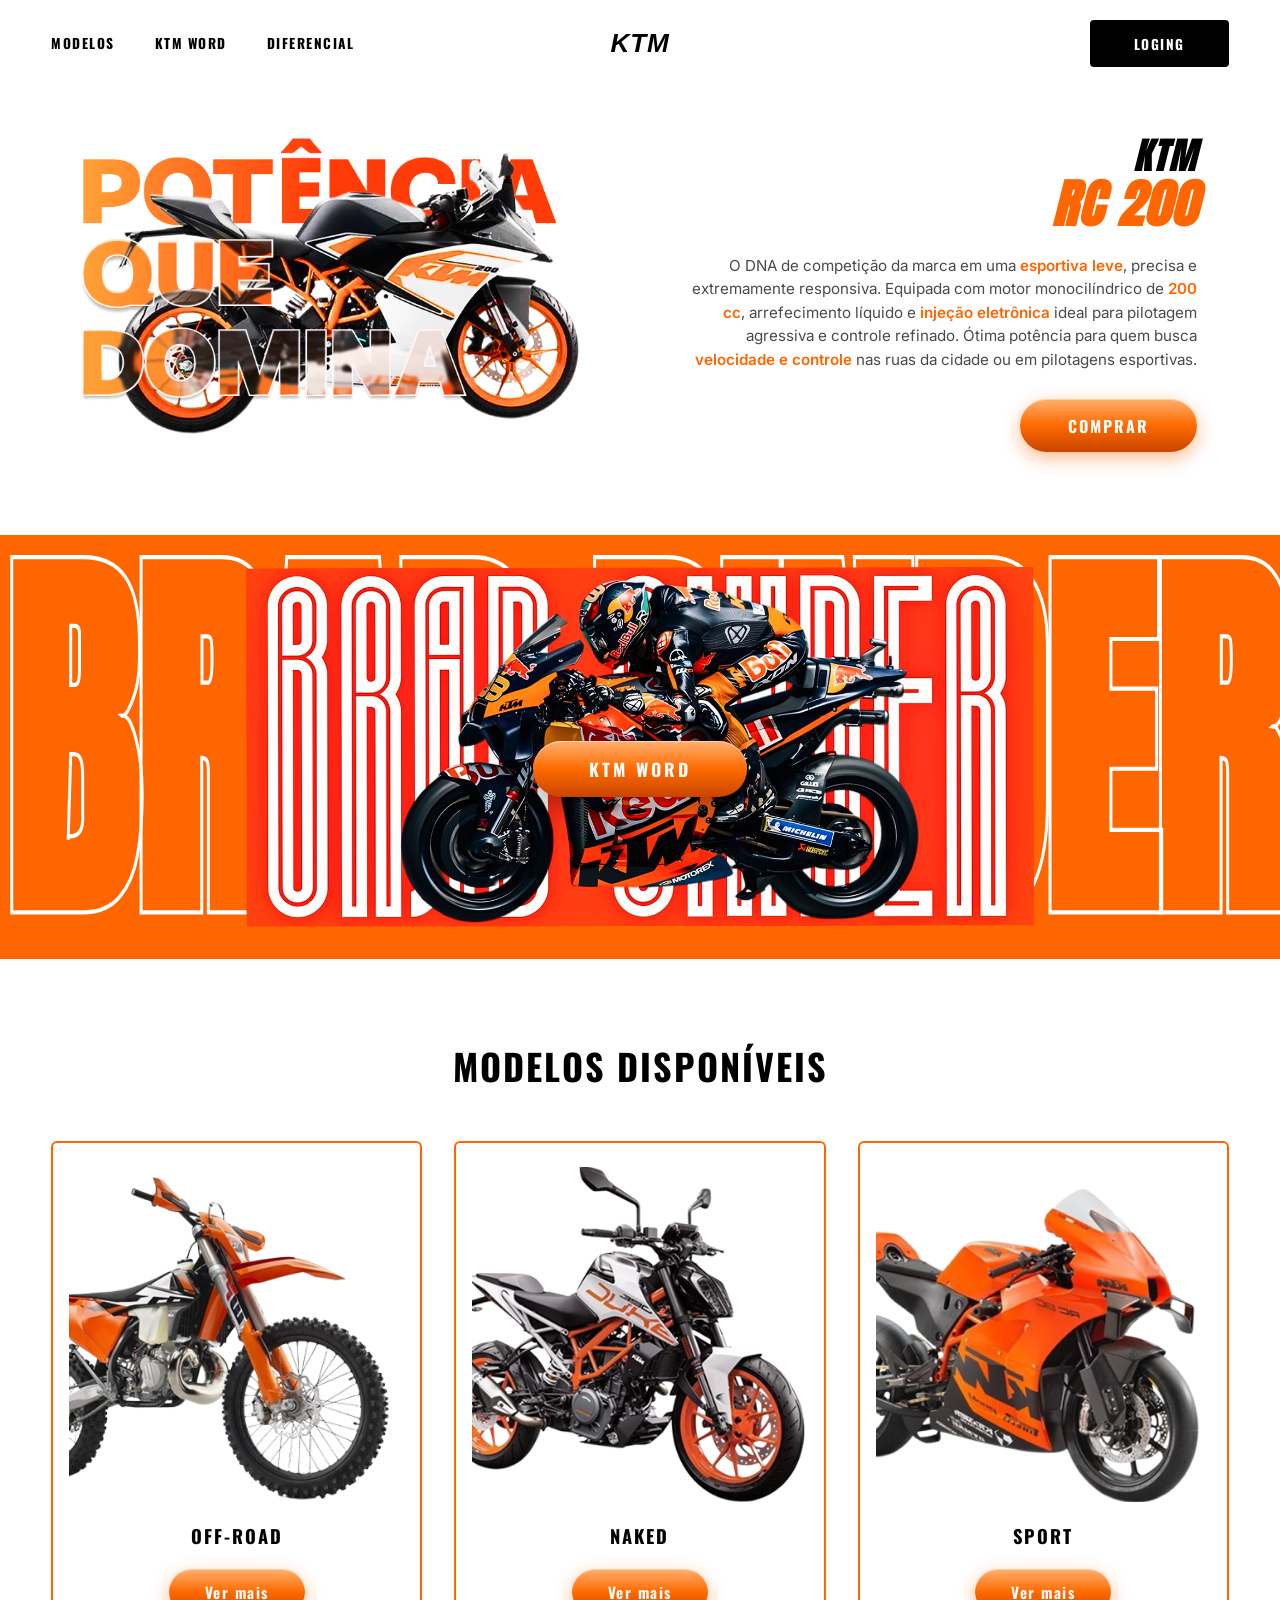
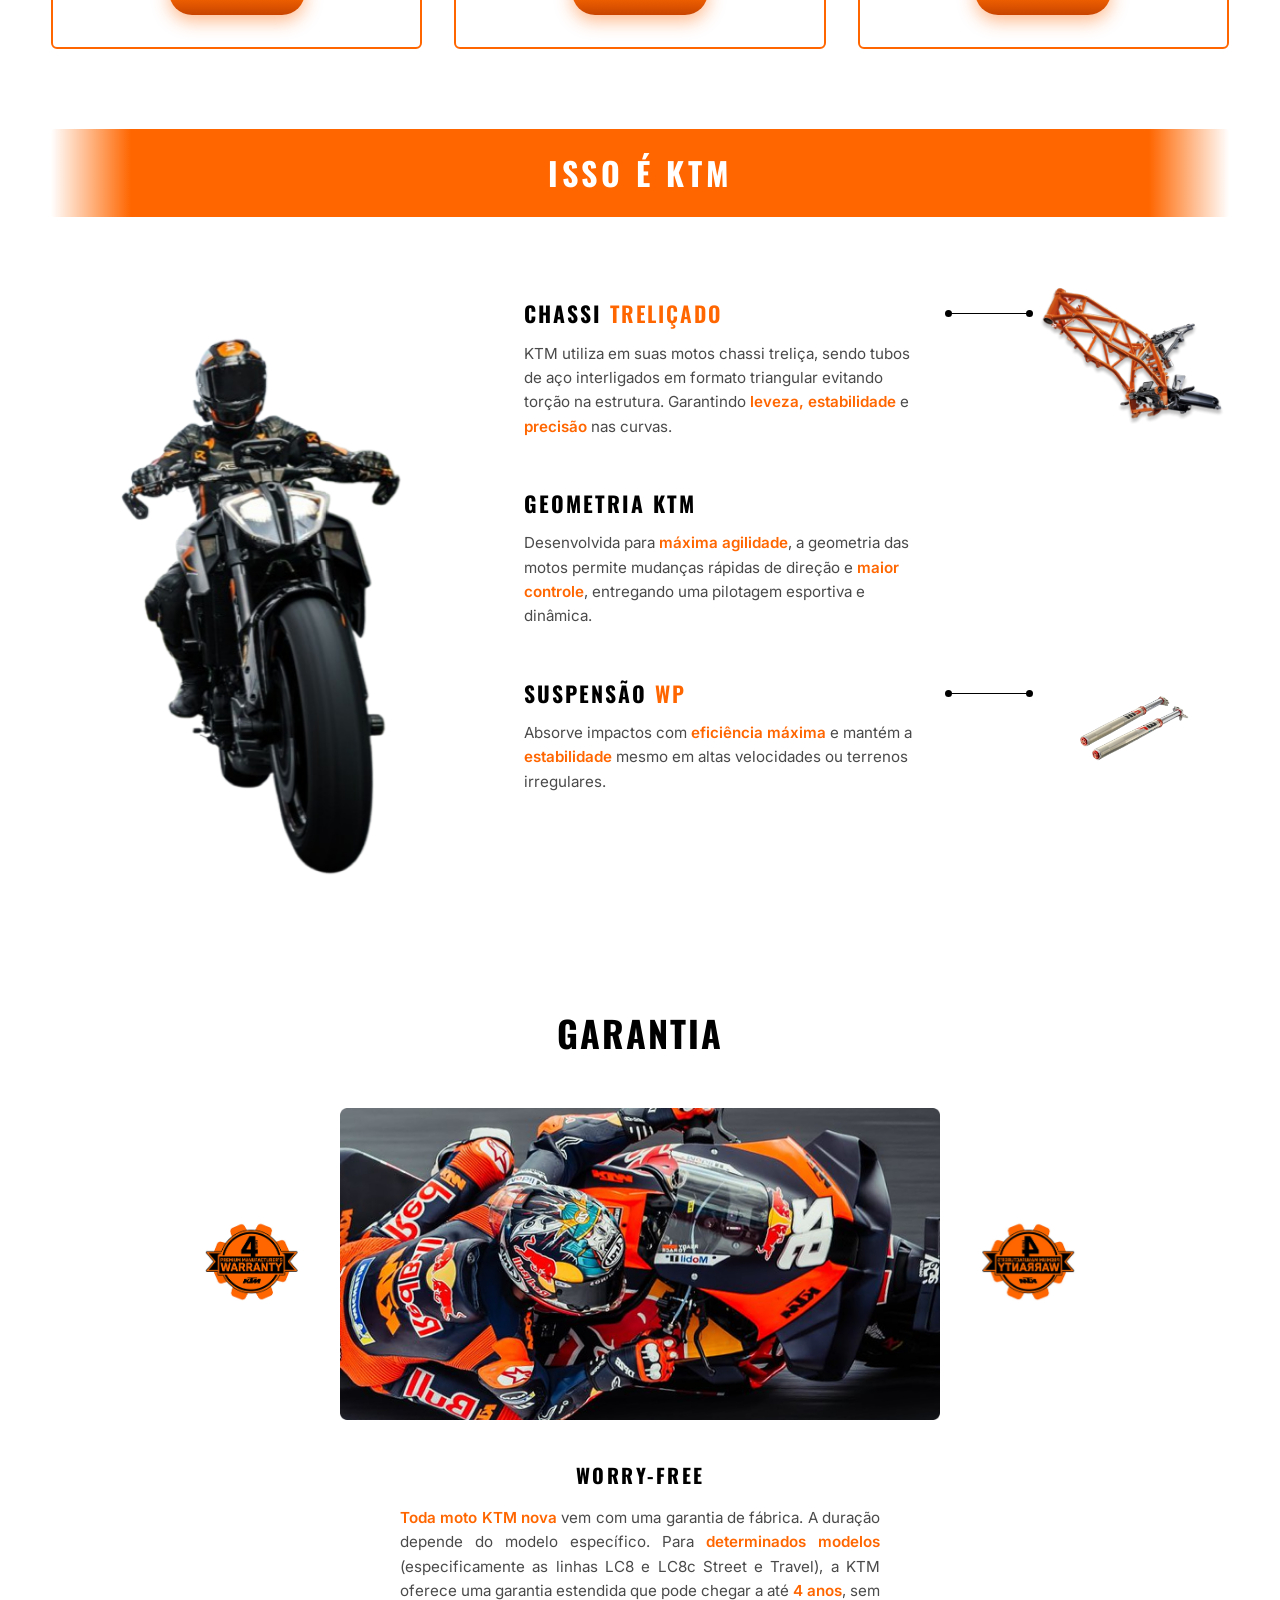
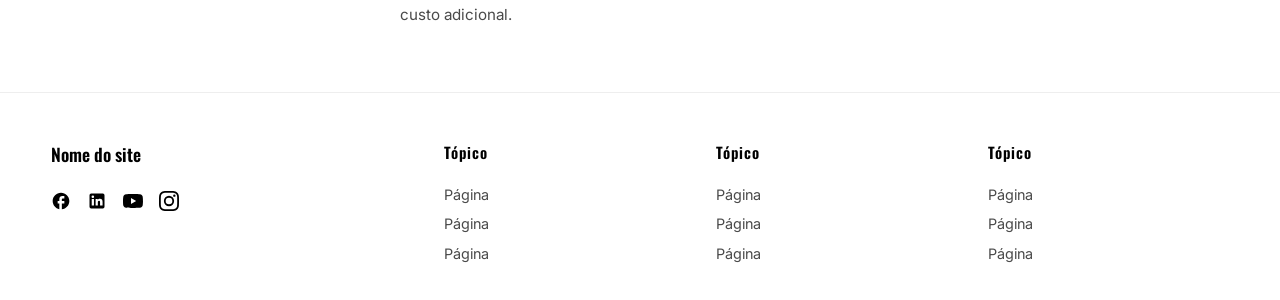
==== front/index.html @ 6a0878a4 "Adds full front for html and css" ====
<!DOCTYPE html>
<html lang="pt-BR">
<head>
    <meta charset="UTF-8">
    <meta name="viewport" content="width=device-width, initial-scale=1.0">
    <title>KTM — Potência que Domina</title>
    <link rel="preconnect" href="https://fonts.googleapis.com">
    <link rel="preconnect" href="https://fonts.gstatic.com" crossorigin>
    <link href="https://fonts.googleapis.com/css2?family=Anton&family=Bebas+Neue&family=Oswald:wght@400;500;600;700&family=Inter:wght@400;500;600;700&display=swap" rel="stylesheet">
    <link rel="stylesheet" href="style.css">
</head>
<body>

    <!-- ============== NAVBAR ============== -->
    <header class="navbar">
        <nav class="nav-left">
            <a href="#modelos">MODELOS</a>
            <a href="#ktm-word">KTM WORD</a>
            <a href="#diferencial">DIFERENCIAL</a>
        </nav>

        <a href="#" class="nav-logo" aria-label="KTM">
            <img src="images/logo-ktm.svg" alt="" width="220" height="70" decoding="async">
        </a>

        <div class="nav-right">
            <button class="btn-login" type="button">LOGING</button>
        </div>
    </header>

    <!-- ============== HERO ============== -->
    <section class="hero">
        <div class="hero-image">
            <img src="images/agrupamento%20moto%20titulo%20inicio.png" alt="KTM RC 200 com texto Potência que Domina">
        </div>
        <div class="hero-text">
            <h1 class="hero-title">
                <span class="hero-brand">KTM</span>
                <span class="hero-model">RC 200</span>
            </h1>
            <p class="hero-desc">
                O DNA de competição da marca em uma <span class="orange">esportiva leve</span>,
                precisa e extremamente responsiva. Equipada com motor monocilíndrico de
                <span class="orange">200 cc</span>, arrefecimento líquido e
                <span class="orange">injeção eletrônica</span> ideal para pilotagem agressiva
                e controle refinado. Ótima potência para quem busca
                <span class="orange">velocidade e controle</span> nas ruas da cidade ou em
                pilotagens esportivas.
            </p>
            <button class="btn-cta" type="button">COMPRAR</button>
        </div>
    </section>

    <!-- ============== BRAD BINDER BANNER ============== -->
    <section class="banner" id="ktm-word">
        <div class="banner-bg-text" aria-hidden="true">
            <span>BRAD BINDER</span>
        </div>
        <img class="banner-rider" src="images/IMAGEM%20BANNER%20PILOTO.png" alt="Brad Binder pilotando uma KTM Red Bull">
        <button class="btn-banner" type="button">KTM WORD</button>
    </section>

    <!-- ============== MODELOS ============== -->
    <section class="models" id="modelos">
        <h2 class="section-title">MODELOS DISPONÍVEIS</h2>

        <div class="model-grid">
            <article class="model-card">
                <div class="model-img">
                    <img src="images/Image%20(2).png" alt="Moto KTM Off-Road">
                </div>
                <h3 class="model-name">OFF-ROAD</h3>
                <button class="btn-cta btn-cta--small" type="button">Ver mais</button>
            </article>

            <article class="model-card">
                <div class="model-img">
                    <img src="images/Image%20(3).png" alt="Moto KTM Naked Duke">
                </div>
                <h3 class="model-name">NAKED</h3>
                <button class="btn-cta btn-cta--small" type="button">Ver mais</button>
            </article>

            <article class="model-card">
                <div class="model-img">
                    <img src="images/Image%20(4).png" alt="Moto KTM Sport RC">
                </div>
                <h3 class="model-name">SPORT</h3>
                <button class="btn-cta btn-cta--small" type="button">Ver mais</button>
            </article>
        </div>
    </section>

    <!-- ============== ISSO É KTM ============== -->
    <section class="ktm-essence" id="diferencial">
        <div class="essence-banner">
            <h2>ISSO É KTM</h2>
        </div>

        <div class="essence-content">
            <div class="essence-rider">
                <img src="images/Piloto%20imagem%20aba%20(isso%20%C3%A9%20ktm).png" alt="Piloto KTM em moto naked">
            </div>

            <div class="essence-features">

                <article class="feature">
                    <h3 class="feature-title">CHASSI <span class="orange">TRELIÇADO</span></h3>
                    <p>
                        KTM utiliza em suas motos chassi treliça, sendo tubos de aço
                        interligados em formato triangular evitando torção na estrutura.
                        Garantindo <span class="orange">leveza, estabilidade</span> e
                        <span class="orange">precisão</span> nas curvas.
                    </p>
                    <div class="feature-line feature-line--right" aria-hidden="true"></div>
                    <div class="feature-img feature-img--chassi">
                        <img src="images/Chassi%20treli%C3%A7a%20(isso%20%C3%A9%20ktm).png" alt="Chassi treliçado KTM">
                    </div>
                </article>

                <article class="feature">
                    <h3 class="feature-title">GEOMETRIA <span>KTM</span></h3>
                    <p>
                        Desenvolvida para <span class="orange">máxima agilidade</span>, a
                        geometria das motos permite mudanças rápidas de direção e
                        <span class="orange">maior controle</span>, entregando uma pilotagem
                        esportiva e dinâmica.
                    </p>
                </article>

                <article class="feature">
                    <h3 class="feature-title">SUSPENSÃO <span class="orange">WP</span></h3>
                    <p>
                        Absorve impactos com <span class="orange">eficiência máxima</span> e
                        mantém a <span class="orange">estabilidade</span> mesmo em altas
                        velocidades ou terrenos irregulares.
                    </p>
                    <div class="feature-line feature-line--right" aria-hidden="true"></div>
                    <div class="feature-img feature-img--suspensao">
                        <img src="images/Suspens%C3%A3o%20WP%20(isso%20%C3%A9%20ktm).png" alt="Suspensão WP KTM">
                    </div>
                </article>

            </div>
        </div>
    </section>

    <!-- ============== GARANTIA ============== -->
    <section class="warranty">
        <h2 class="section-title">GARANTIA</h2>

        <div class="warranty-row">
            <img class="warranty-badge warranty-badge--left" src="images/selo%20garantia%204%20anos%20png%20direita.png" alt="Selo 4 anos de garantia">
            <div class="warranty-photo">
                <img src="images/Image%20(5).png" alt="Piloto KTM em pista">
            </div>
            <img class="warranty-badge warranty-badge--right" src="images/selo%20garantia%204%20anos%20png%20direita.png" alt="Selo 4 anos de garantia">
        </div>

        <div class="warranty-info">
            <h3 class="warranty-title">WORRY-FREE</h3>
            <p>
                <span class="orange">Toda moto KTM nova</span> vem com uma garantia de
                fábrica. A duração depende do modelo específico. Para
                <span class="orange">determinados modelos</span> (especificamente as linhas
                LC8 e LC8c Street e Travel), a KTM oferece uma garantia estendida que pode
                chegar a até <span class="orange">4 anos</span>, sem custo adicional.
            </p>
        </div>
    </section>

    <!-- ============== FOOTER ============== -->
    <footer class="footer">
        <div class="footer-grid">
            <div class="footer-brand">
                <h4>Nome do site</h4>
                <div class="footer-socials" aria-label="Redes sociais">
                    <a href="#" aria-label="Facebook">
                        <img src="images/icon-facebook.svg" alt="" width="20" height="20" decoding="async">
                    </a>
                    <a href="#" aria-label="LinkedIn">
                        <img src="images/icon-linkedin.svg" alt="" width="20" height="20" decoding="async">
                    </a>
                    <a href="#" aria-label="YouTube">
                        <img src="images/icon-youtube.svg" alt="" width="20" height="20" decoding="async">
                    </a>
                    <a href="#" aria-label="Instagram">
                        <img src="images/icon-instagram.svg" alt="" width="20" height="20" decoding="async">
                    </a>
                </div>
            </div>

            <div class="footer-col">
                <h5>Tópico</h5>
                <a href="#">Página</a>
                <a href="#">Página</a>
                <a href="#">Página</a>
            </div>
            <div class="footer-col">
                <h5>Tópico</h5>
                <a href="#">Página</a>
                <a href="#">Página</a>
                <a href="#">Página</a>
            </div>
            <div class="footer-col">
                <h5>Tópico</h5>
                <a href="#">Página</a>
                <a href="#">Página</a>
                <a href="#">Página</a>
            </div>
        </div>
    </footer>

</body>
</html>
---- front/style.css ----
/* =============================================================
   KTM LANDING PAGE — style.css
   ============================================================= */

/* ---------- RESET ---------- */
* {
    margin: 0;
    padding: 0;
    box-sizing: border-box;
}

html {
    scroll-behavior: smooth;
}

body {
    font-family: 'Inter', sans-serif;
    color: #1a1a1a;
    background: #fff;
    line-height: 1.5;
    overflow-x: hidden;
}

img {
    max-width: 100%;
    display: block;
}

button {
    font-family: inherit;
    border: none;
    cursor: pointer;
}

a {
    text-decoration: none;
    color: inherit;
}

/* ---------- DESIGN TOKENS ---------- */
:root {
    --orange: #FF6600;
    --orange-light: #FF8A33;
    --orange-deep: #E55400;
    --black: #000000;
    --grey-text: #4a4a4a;
    --max-width: 1280px;
    --pad-x: clamp(1rem, 4vw, 4rem);
}

.orange {
    color: var(--orange);
    font-weight: 600;
}

/* =============================================================
   NAVBAR
   ============================================================= */
.navbar {
    display: flex;
    align-items: center;
    justify-content: space-between;
    padding: 1.25rem var(--pad-x);
    background: #fff;
    position: relative;
    z-index: 10;
}

.nav-left {
    display: flex;
    gap: 2.5rem;
    flex: 1;
}

.nav-left a {
    font-family: 'Oswald', sans-serif;
    font-weight: 700;
    font-size: 0.85rem;
    letter-spacing: 1.5px;
    color: var(--black);
}

.nav-logo {
    flex: 0 0 auto;
    width: 90px;
}

.nav-logo img {
    width: 100%;
    height: auto;
}

.nav-right {
    flex: 1;
    display: flex;
    justify-content: flex-end;
}

.btn-login {
    background: var(--black);
    color: #fff;
    font-family: 'Oswald', sans-serif;
    font-weight: 700;
    font-size: 0.85rem;
    letter-spacing: 1.5px;
    padding: 0.85rem 2.75rem;
    border-radius: 4px;
}

/* =============================================================
   HERO
   ============================================================= */
.hero {
    display: grid;
    grid-template-columns: 1.1fr 1fr;
    align-items: center;
    gap: 2rem;
    max-width: var(--max-width);
    margin: 2rem auto 4rem;
    padding: 0 var(--pad-x);
}

.hero-image img {
    width: 100%;
    height: auto;
    object-fit: contain;
}

.hero-text {
    padding-right: 2rem;
}

.hero-title {
    text-align: right;
    line-height: 1;
    margin-bottom: 1.5rem;
}

.hero-brand {
    display: block;
    font-family: 'Anton', sans-serif;
    font-style: italic;
    font-size: 2.25rem;
    letter-spacing: 2px;
    color: var(--black);
}

.hero-model {
    display: block;
    font-family: 'Anton', sans-serif;
    font-style: italic;
    font-size: 3.25rem;
    letter-spacing: 1px;
    color: var(--orange);
    margin-top: 0.25rem;
}

.hero-desc {
    text-align: right;
    font-size: 0.95rem;
    color: var(--grey-text);
    margin-bottom: 1.75rem;
    line-height: 1.55;
}

.hero-text .btn-cta {
    margin-left: auto;
    display: block;
}

/* =============================================================
   CTA BUTTON (orange gradient pill)
   ============================================================= */
.btn-cta {
    background: linear-gradient(180deg, #FFB070 0%, #FF6A00 50%, #C84500 100%);
    color: #fff;
    font-family: 'Oswald', sans-serif;
    font-weight: 700;
    font-size: 1rem;
    letter-spacing: 2px;
    padding: 0.9rem 3rem;
    border-radius: 999px;
    box-shadow:
        0 6px 18px rgba(255, 102, 0, 0.45),
        inset 0 1px 0 rgba(255, 255, 255, 0.4);
    text-transform: uppercase;
}

.btn-cta--small {
    padding: 0.75rem 2.25rem;
    font-size: 0.95rem;
    letter-spacing: 1.5px;
    text-transform: none;
}

/* =============================================================
   BRAD BINDER BANNER
   ============================================================= */
.banner {
    position: relative;
    background: var(--orange);
    overflow: hidden;
    padding: 2rem 0;
    display: flex;
    align-items: center;
    justify-content: center;
    min-height: 380px;
}

.banner-bg-text {
    position: absolute;
    inset: 0;
    display: flex;
    align-items: center;
    justify-content: center;
    pointer-events: none;
    overflow: hidden;
}

.banner-bg-text span {
    font-family: 'Anton', sans-serif;
    font-size: clamp(8rem, 22vw, 22rem);
    font-weight: 900;
    line-height: 0.85;
    letter-spacing: -0.02em;
    color: transparent;
    -webkit-text-stroke: 3px #fff;
    white-space: nowrap;
    transform: scaleY(1.4);
    transform-origin: center;
}

.banner-rider {
    position: relative;
    z-index: 2;
    max-height: 360px;
    width: auto;
    object-fit: contain;
    mix-blend-mode: normal;
}

.btn-banner {
    position: absolute;
    z-index: 3;
    bottom: 38%;
    left: 50%;
    transform: translateX(-50%);
    background: linear-gradient(180deg, #FFB070 0%, #FF6A00 50%, #C84500 100%);
    color: #fff;
    font-family: 'Oswald', sans-serif;
    font-weight: 700;
    font-size: 1.1rem;
    letter-spacing: 3px;
    padding: 0.95rem 3.5rem;
    border-radius: 999px;
    box-shadow:
        0 10px 30px rgba(0, 0, 0, 0.35),
        inset 0 1px 0 rgba(255, 255, 255, 0.5);
}

/* =============================================================
   MODELOS DISPONÍVEIS
   ============================================================= */
.models {
    max-width: var(--max-width);
    margin: 5rem auto;
    padding: 0 var(--pad-x);
}

.section-title {
    font-family: 'Oswald', sans-serif;
    font-weight: 700;
    font-size: clamp(1.5rem, 3vw, 2.25rem);
    letter-spacing: 2px;
    text-align: center;
    margin-bottom: 3rem;
    color: var(--black);
}

.model-grid {
    display: grid;
    grid-template-columns: repeat(3, 1fr);
    gap: 2rem;
}

.model-card {
    border: 2px solid var(--orange);
    border-radius: 6px;
    padding: 1.5rem 1rem 2rem;
    text-align: center;
    background: #fff;
    display: flex;
    flex-direction: column;
    align-items: center;
    gap: 1.25rem;
}

.model-img {
    width: 100%;
    aspect-ratio: 1 / 1;
    display: flex;
    align-items: center;
    justify-content: center;
    overflow: hidden;
}

.model-img img {
    max-width: 100%;
    max-height: 100%;
    object-fit: contain;
}

.model-name {
    font-family: 'Oswald', sans-serif;
    font-weight: 700;
    font-size: 1.15rem;
    letter-spacing: 2px;
    color: var(--black);
}

/* =============================================================
   ISSO É KTM
   ============================================================= */
.ktm-essence {
    margin-top: 4rem;
}

.essence-banner {
    background: linear-gradient(90deg,
        #fff 0%,
        var(--orange) 8%,
        var(--orange) 92%,
        #fff 100%);
    background: var(--orange);
    padding: 1.25rem 0;
    margin: 0 var(--pad-x);
    border-radius: 4px;
    position: relative;
}

.essence-banner::before,
.essence-banner::after {
    content: "";
    position: absolute;
    top: 0;
    bottom: 0;
    width: 80px;
    pointer-events: none;
}

.essence-banner::before {
    left: 0;
    background: linear-gradient(90deg, #fff, transparent);
}

.essence-banner::after {
    right: 0;
    background: linear-gradient(-90deg, #fff, transparent);
}

.essence-banner h2 {
    text-align: center;
    font-family: 'Oswald', sans-serif;
    font-weight: 700;
    font-size: clamp(1.4rem, 2.5vw, 2rem);
    letter-spacing: 4px;
    color: #fff;
    position: relative;
    z-index: 1;
}

.essence-content {
    display: grid;
    grid-template-columns: 1fr 1.6fr;
    gap: 2rem;
    max-width: var(--max-width);
    margin: 3rem auto;
    padding: 0 var(--pad-x);
    align-items: start;
}

.essence-rider {
    position: sticky;
    top: 2rem;
}

.essence-rider img {
    width: 100%;
    height: auto;
    object-fit: contain;
}

.essence-features {
    display: flex;
    flex-direction: column;
    gap: 3rem;
    padding-top: 2rem;
}

.feature {
    position: relative;
    padding-right: 220px;
}

.feature-title {
    font-family: 'Oswald', sans-serif;
    font-weight: 700;
    font-size: 1.35rem;
    letter-spacing: 2px;
    margin-bottom: 0.75rem;
    color: var(--black);
}

.feature p {
    font-size: 0.95rem;
    color: var(--grey-text);
    line-height: 1.6;
    max-width: 400px;
}

.feature-line {
    position: absolute;
    top: 1rem;
    right: 200px;
    width: 80px;
    height: 1px;
    background: var(--black);
}

.feature-line::before {
    content: "";
    position: absolute;
    left: -4px;
    top: -3px;
    width: 7px;
    height: 7px;
    border-radius: 50%;
    background: var(--black);
}

.feature-line::after {
    content: "";
    position: absolute;
    right: -4px;
    top: -3px;
    width: 7px;
    height: 7px;
    border-radius: 50%;
    background: var(--black);
}

.feature-img {
    position: absolute;
    top: -1rem;
    right: 0;
    width: 200px;
    height: auto;
}

.feature-img img {
    width: 100%;
    height: auto;
    object-fit: contain;
}

.feature-img--suspensao {
    width: 130px;
    right: 30px;
}

/* =============================================================
   GARANTIA
   ============================================================= */
.warranty {
    max-width: var(--max-width);
    margin: 5rem auto 4rem;
    padding: 0 var(--pad-x);
}

.warranty-row {
    display: flex;
    align-items: center;
    justify-content: center;
    gap: 1.5rem;
    margin-bottom: 2.5rem;
}

.warranty-badge {
    width: 130px;
    height: auto;
    flex: 0 0 auto;
}

.warranty-badge--right {
    transform: scaleX(-1);
}

.warranty-photo {
    flex: 1;
    max-width: 600px;
}

.warranty-photo img {
    width: 100%;
    height: auto;
    border-radius: 4px;
    object-fit: cover;
}

.warranty-info {
    max-width: 480px;
    margin: 0 auto;
    text-align: center;
}

.warranty-title {
    font-family: 'Oswald', sans-serif;
    font-weight: 700;
    font-size: 1.25rem;
    letter-spacing: 2.5px;
    margin-bottom: 1rem;
    color: var(--black);
}

.warranty-info p {
    font-size: 0.95rem;
    color: var(--grey-text);
    line-height: 1.6;
    text-align: justify;
}

/* =============================================================
   FOOTER
   ============================================================= */
.footer {
    background: #fff;
    border-top: 1px solid #eee;
    padding: 3rem var(--pad-x) 2rem;
}

.footer-grid {
    max-width: var(--max-width);
    margin: 0 auto;
    display: grid;
    grid-template-columns: 1.5fr 1fr 1fr 1fr;
    gap: 2rem;
    align-items: start;
}

.footer-brand h4 {
    font-family: 'Oswald', sans-serif;
    font-weight: 600;
    font-size: 1.1rem;
    margin-bottom: 1.5rem;
    color: var(--black);
}

.footer-socials {
    display: flex;
    gap: 1rem;
    color: var(--black);
}

.footer-socials a {
    display: inline-flex;
    transition: filter 0.2s;
}

.footer-socials a:hover img {
    filter: brightness(0) saturate(100%) invert(42%) sepia(98%) saturate(2654%) hue-rotate(1deg) brightness(101%) contrast(101%);
}

.footer-col h5 {
    font-family: 'Oswald', sans-serif;
    font-weight: 600;
    font-size: 0.95rem;
    margin-bottom: 1rem;
    color: var(--black);
    letter-spacing: 1px;
}

.footer-col a {
    display: block;
    font-size: 0.9rem;
    color: var(--grey-text);
    padding: 0.25rem 0;
}

/* =============================================================
   RESPONSIVE
   ============================================================= */
@media (max-width: 960px) {
    .hero {
        grid-template-columns: 1fr;
        text-align: center;
    }

    .hero-text {
        padding-right: 0;
    }

    .hero-title,
    .hero-desc {
        text-align: center;
    }

    .hero-text .btn-cta {
        margin: 0 auto;
    }

    .model-grid {
        grid-template-columns: 1fr;
    }

    .essence-content {
        grid-template-columns: 1fr;
    }

    .essence-rider {
        position: static;
        max-width: 320px;
        margin: 0 auto;
    }

    .feature {
        padding-right: 0;
    }

    .feature-img {
        position: static;
        width: 60%;
        margin: 1rem 0;
    }

    .feature-line {
        display: none;
    }

    .warranty-row {
        flex-wrap: wrap;
    }

    .warranty-badge {
        width: 90px;
    }

    .footer-grid {
        grid-template-columns: 1fr 1fr;
    }
}

@media (max-width: 600px) {
    .navbar {
        flex-wrap: wrap;
        gap: 1rem;
    }

    .nav-left {
        order: 3;
        flex: 1 1 100%;
        justify-content: center;
        gap: 1.25rem;
    }

    .nav-left a {
        font-size: 0.75rem;
    }

    .btn-login {
        padding: 0.7rem 1.75rem;
    }

    .footer-grid {
        grid-template-columns: 1fr;
    }
}
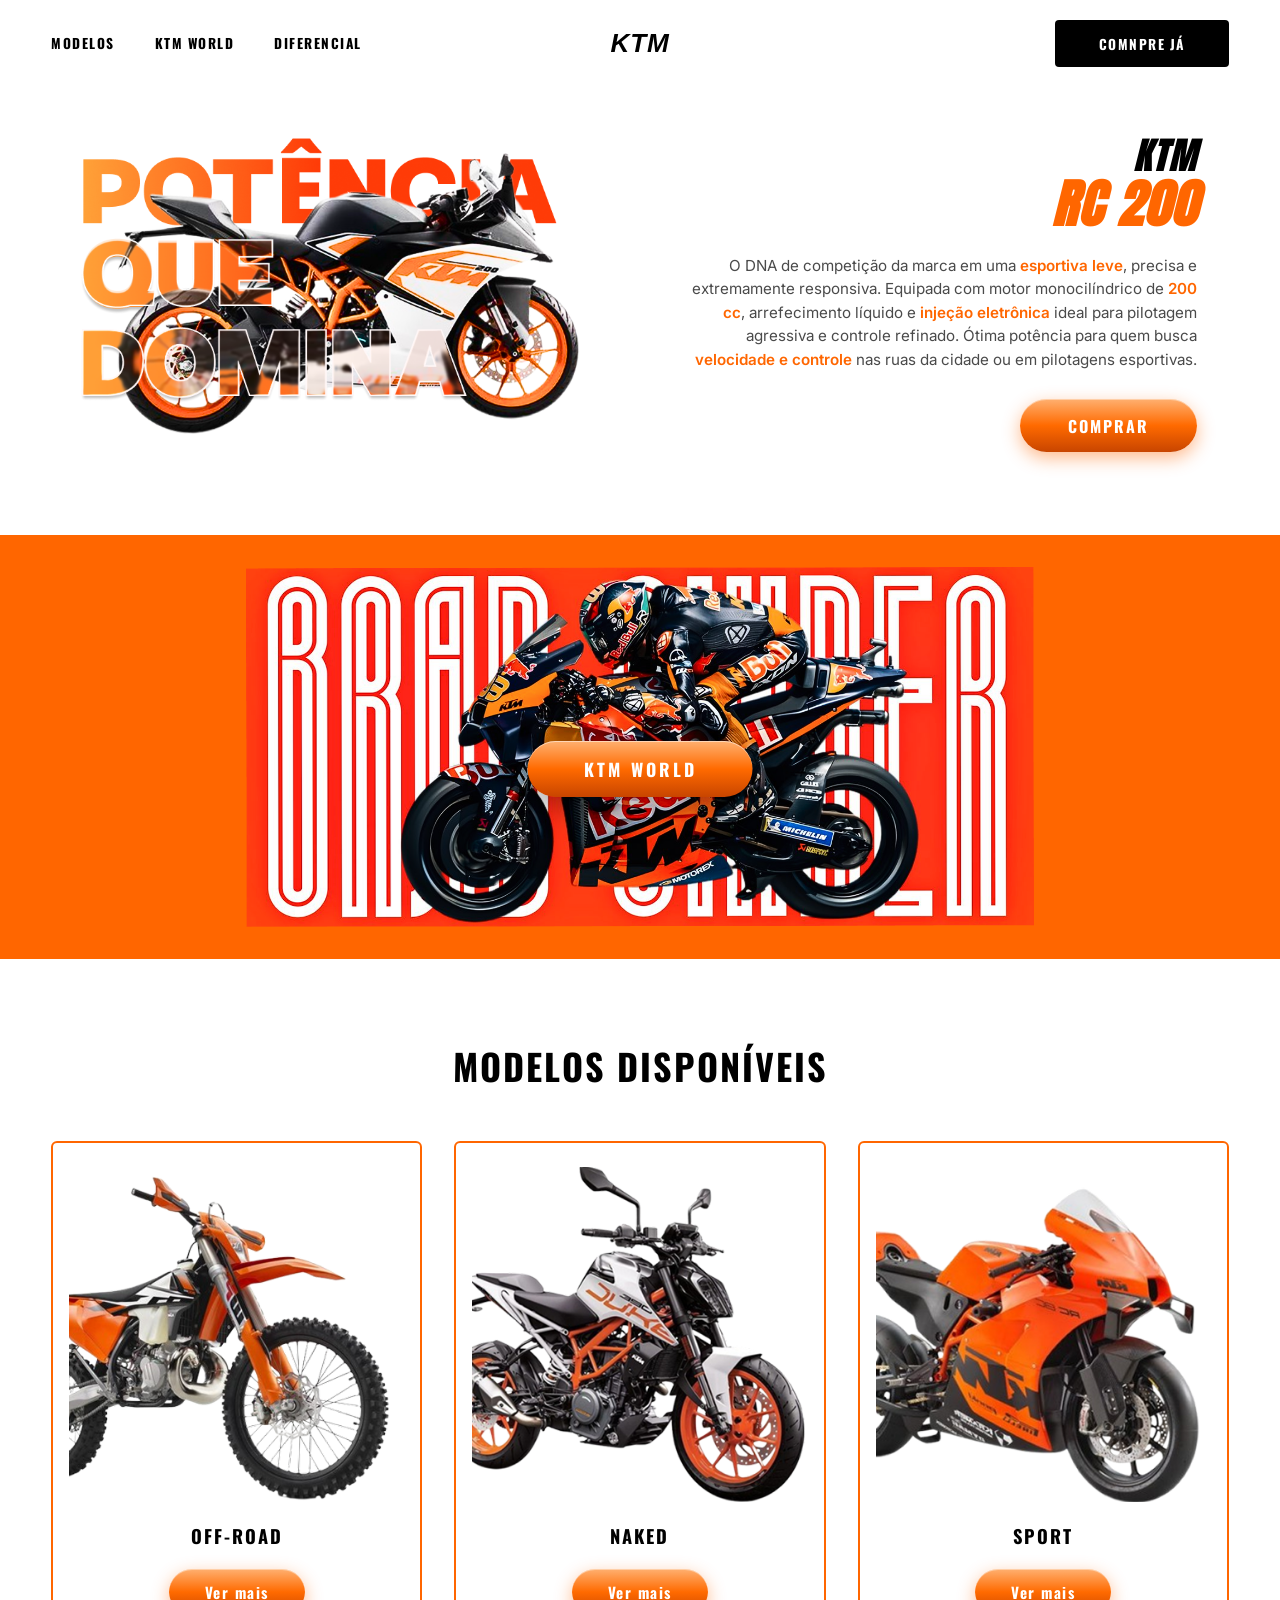
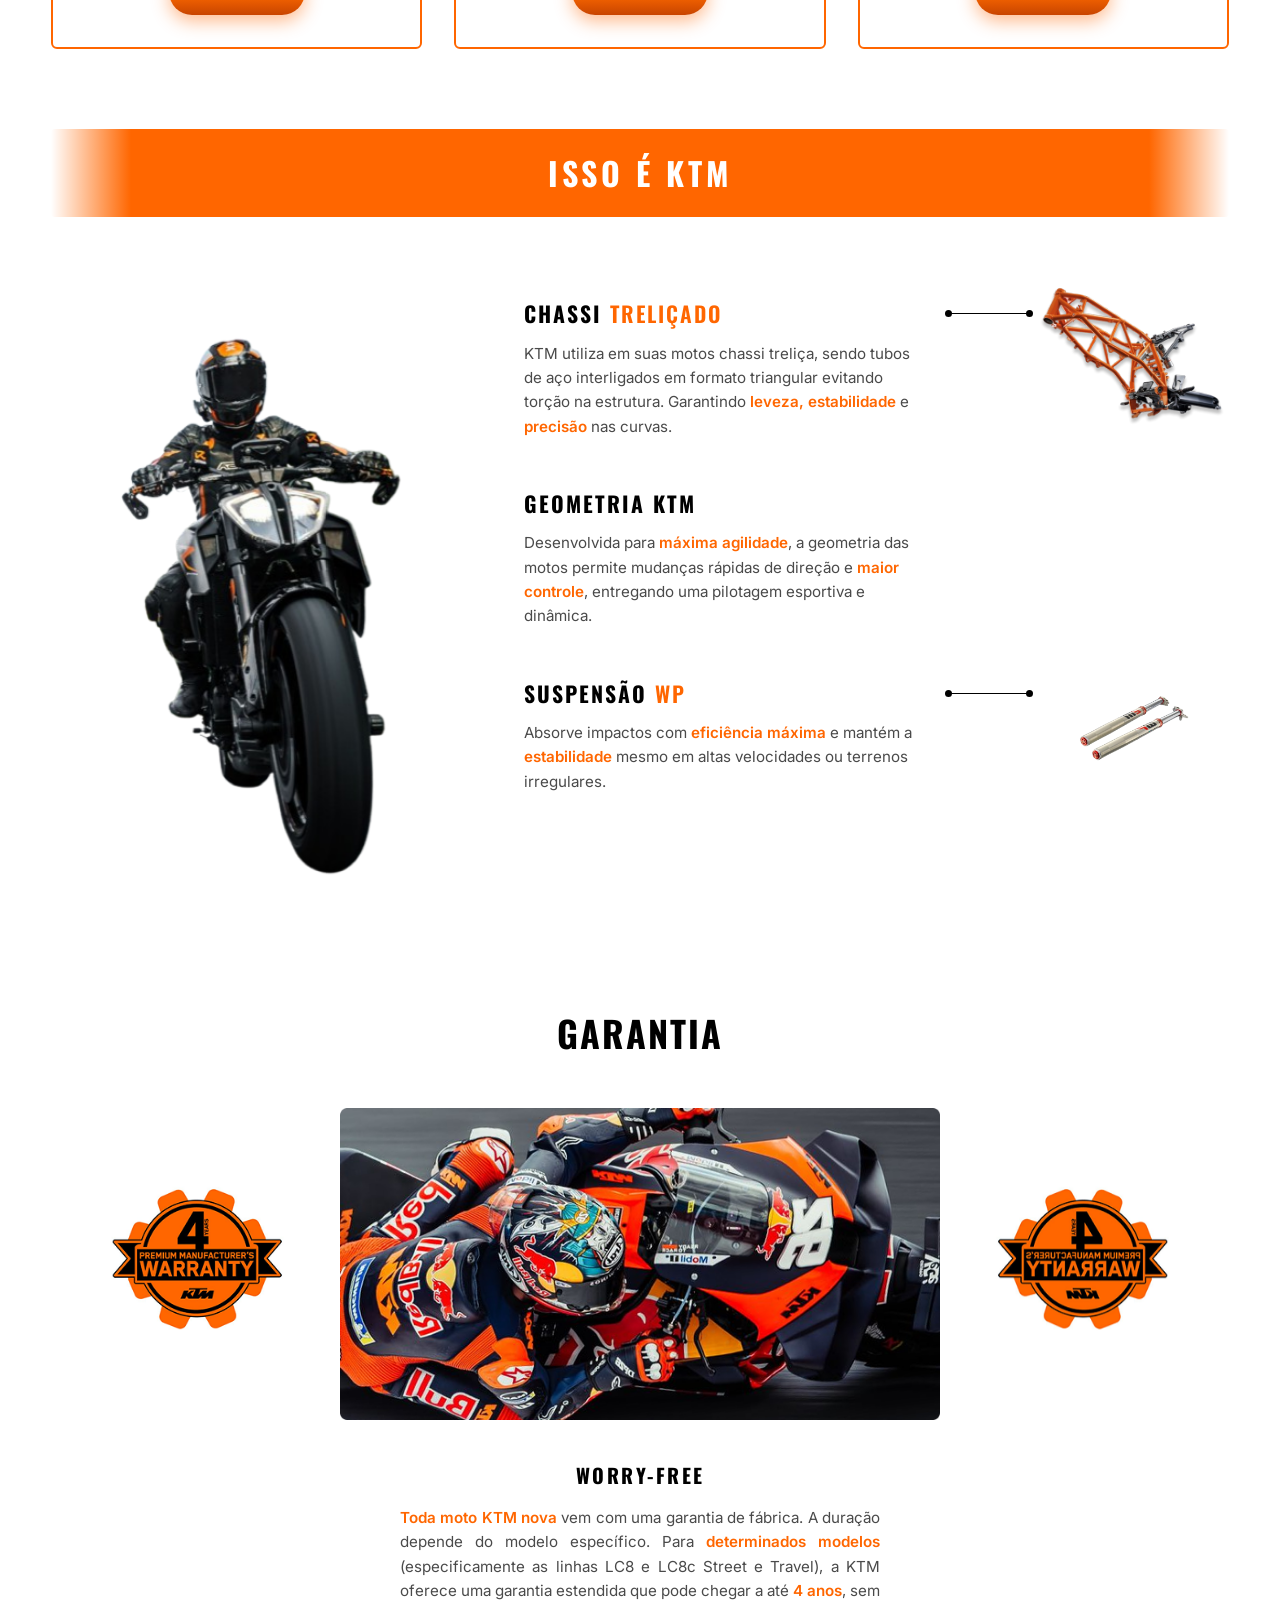
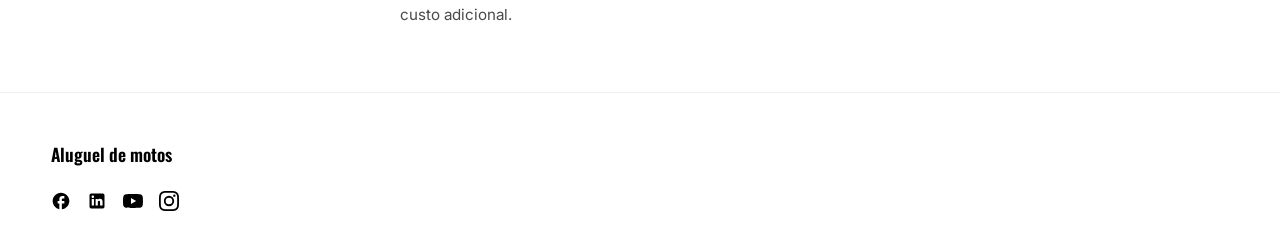
==== commit 303cfad3: "Fix layout issues" ====
--- a/front/index.html
+++ b/front/index.html
@@ -15,7 +15,7 @@
     <header class="navbar">
         <nav class="nav-left">
             <a href="#modelos">MODELOS</a>
-            <a href="#ktm-word">KTM WORD</a>
+            <a href="#ktm-word">KTM WORLD</a>
             <a href="#diferencial">DIFERENCIAL</a>
         </nav>
 
@@ -24,7 +24,7 @@
         </a>
 
         <div class="nav-right">
-            <button class="btn-login" type="button">LOGING</button>
+            <button class="btn-login" type="button">COMNPRE JÁ</button>
         </div>
     </header>
 
@@ -53,11 +53,8 @@
 
     <!-- ============== BRAD BINDER BANNER ============== -->
     <section class="banner" id="ktm-word">
-        <div class="banner-bg-text" aria-hidden="true">
-            <span>BRAD BINDER</span>
-        </div>
         <img class="banner-rider" src="images/IMAGEM%20BANNER%20PILOTO.png" alt="Brad Binder pilotando uma KTM Red Bull">
-        <button class="btn-banner" type="button">KTM WORD</button>
+        <button class="btn-banner" type="button">KTM WORLD</button>
     </section>
 
     <!-- ============== MODELOS ============== -->
@@ -173,7 +170,7 @@
     <footer class="footer">
         <div class="footer-grid">
             <div class="footer-brand">
-                <h4>Nome do site</h4>
+                <h4>Aluguel de motos</h4>
                 <div class="footer-socials" aria-label="Redes sociais">
                     <a href="#" aria-label="Facebook">
                         <img src="images/icon-facebook.svg" alt="" width="20" height="20" decoding="async">
@@ -189,25 +186,6 @@
                     </a>
                 </div>
             </div>
-
-            <div class="footer-col">
-                <h5>Tópico</h5>
-                <a href="#">Página</a>
-                <a href="#">Página</a>
-                <a href="#">Página</a>
-            </div>
-            <div class="footer-col">
-                <h5>Tópico</h5>
-                <a href="#">Página</a>
-                <a href="#">Página</a>
-                <a href="#">Página</a>
-            </div>
-            <div class="footer-col">
-                <h5>Tópico</h5>
-                <a href="#">Página</a>
-                <a href="#">Página</a>
-                <a href="#">Página</a>
-            </div>
         </div>
     </footer>
 
--- a/front/style.css
+++ b/front/style.css
@@ -1,8 +1,3 @@
-/* =============================================================
-   KTM LANDING PAGE — style.css
-   ============================================================= */
-
-/* ---------- RESET ---------- */
 * {
     margin: 0;
     padding: 0;
@@ -486,7 +481,7 @@
 }
 
 .warranty-badge {
-    width: 130px;
+    width: 240px;
     height: auto;
     flex: 0 0 auto;
 }
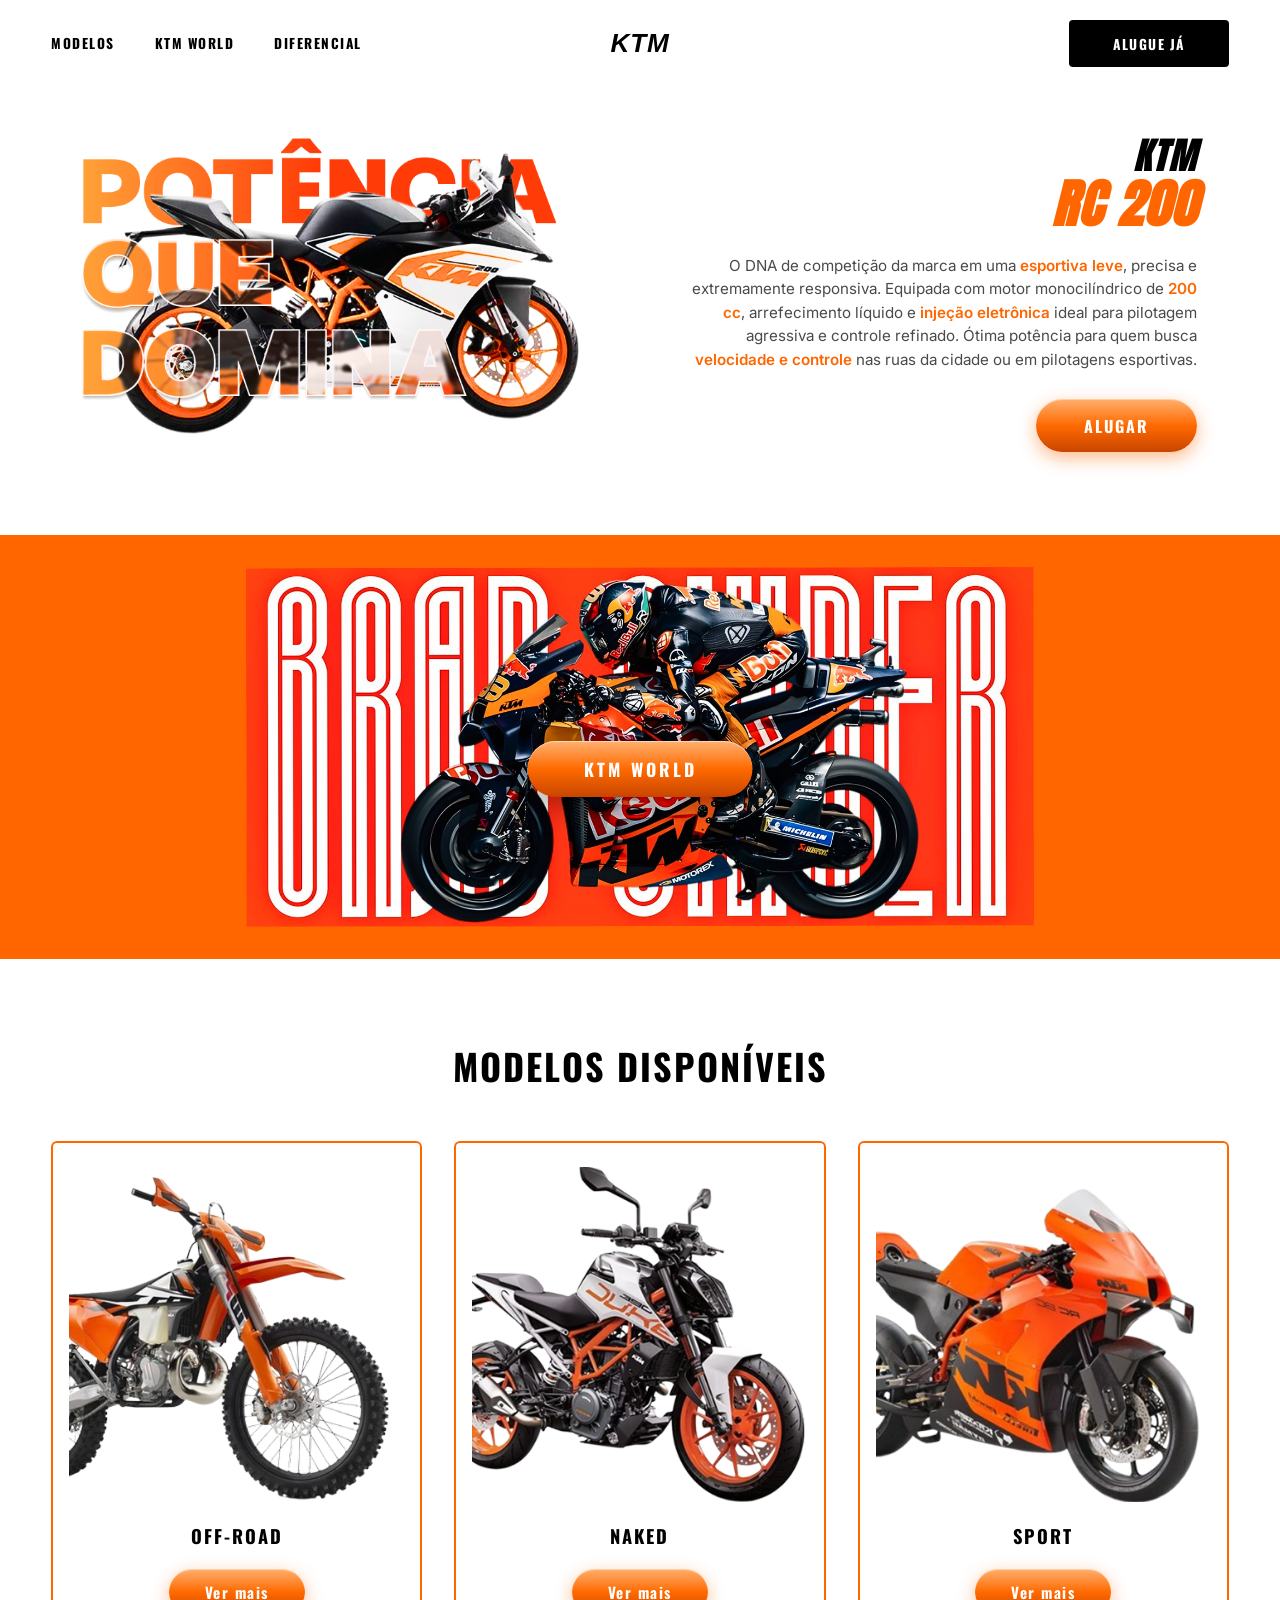
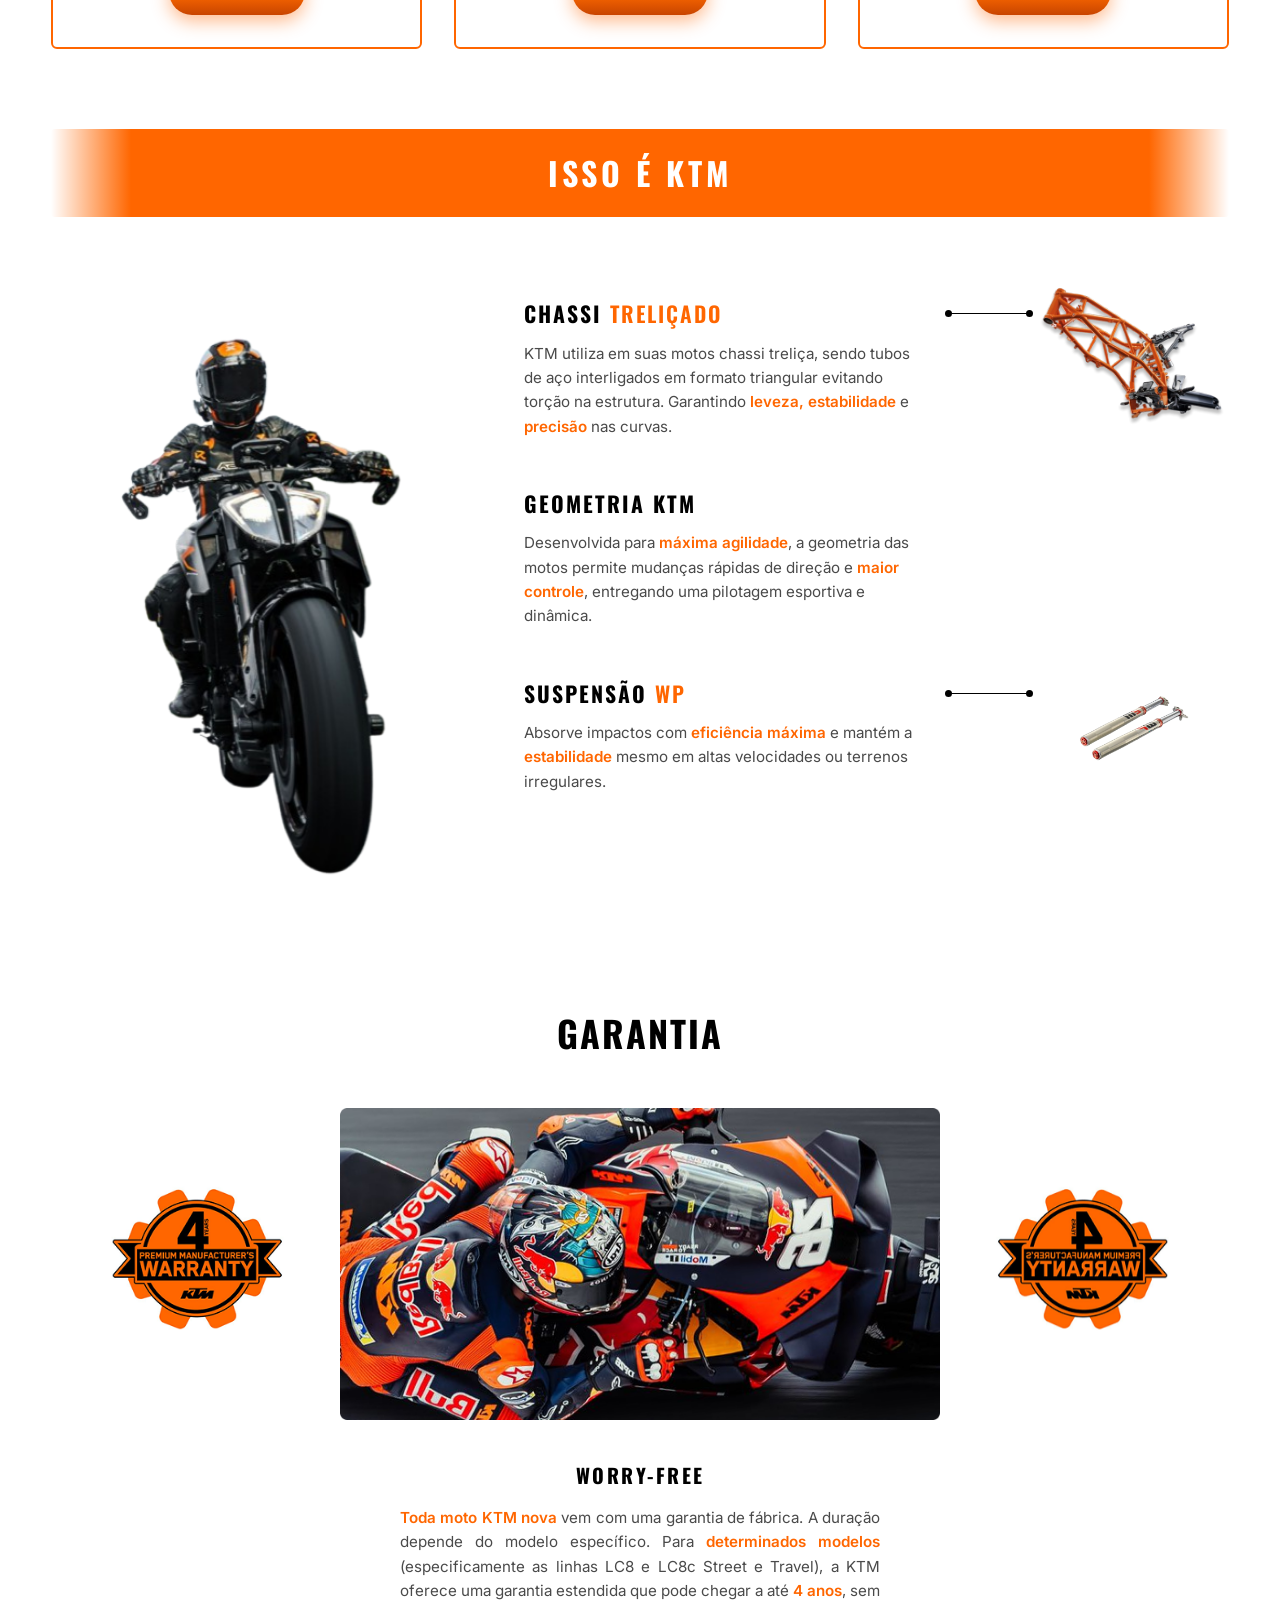
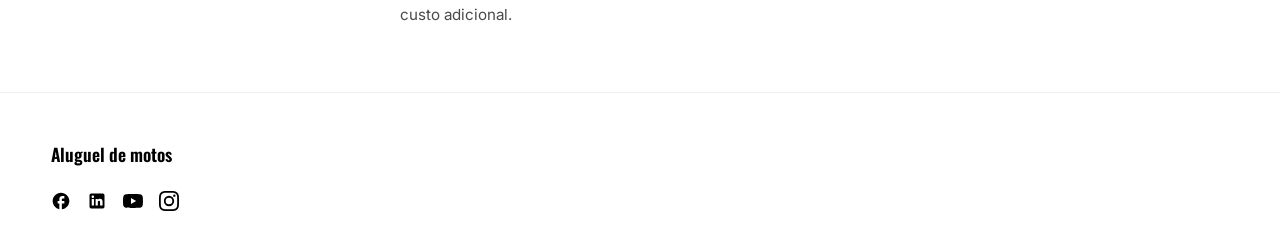
==== commit 0df062a4: "Change wording to rent" ====
--- a/front/index.html
+++ b/front/index.html
@@ -24,7 +24,7 @@
         </a>
 
         <div class="nav-right">
-            <button class="btn-login" type="button">COMNPRE JÁ</button>
+            <button class="btn-login" type="button">ALUGUE JÁ</button>
         </div>
     </header>
 
@@ -47,7 +47,7 @@
                 <span class="orange">velocidade e controle</span> nas ruas da cidade ou em
                 pilotagens esportivas.
             </p>
-            <button class="btn-cta" type="button">COMPRAR</button>
+            <button class="btn-cta" type="button">ALUGAR</button>
         </div>
     </section>
 
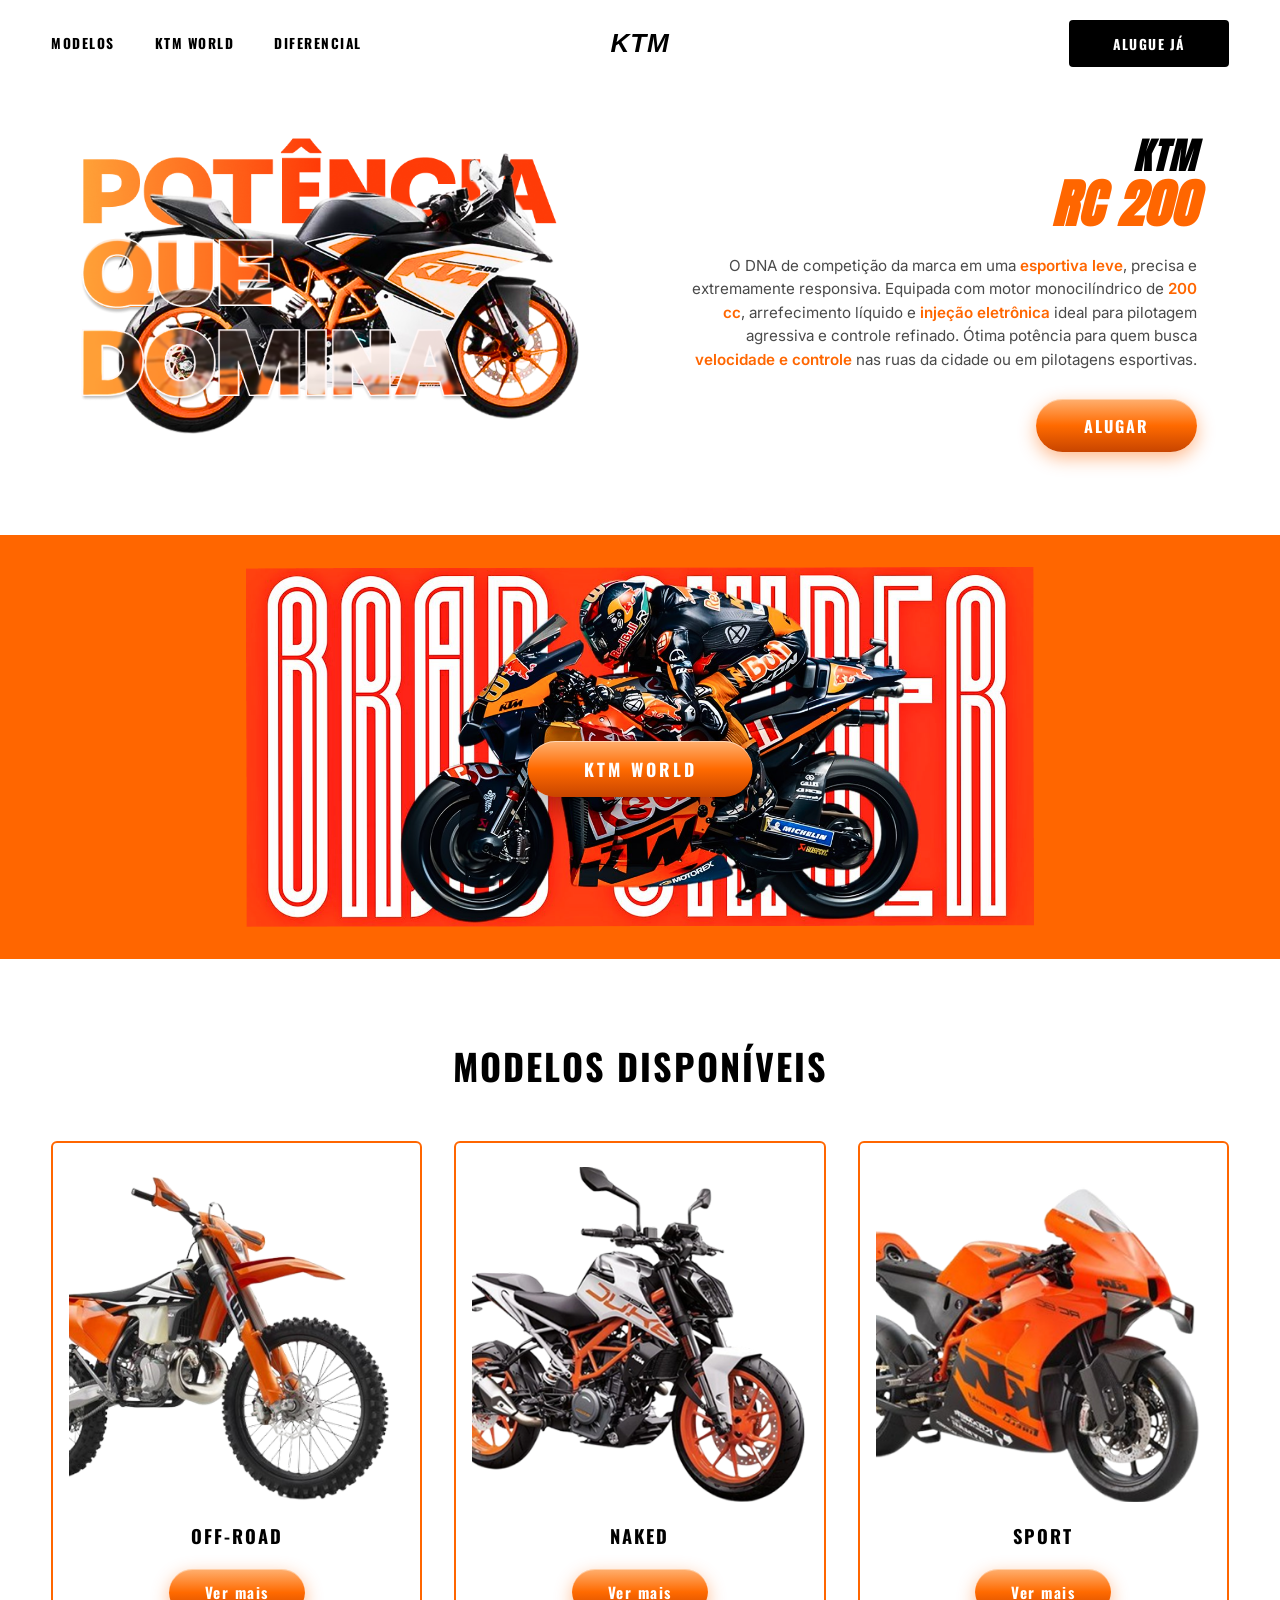
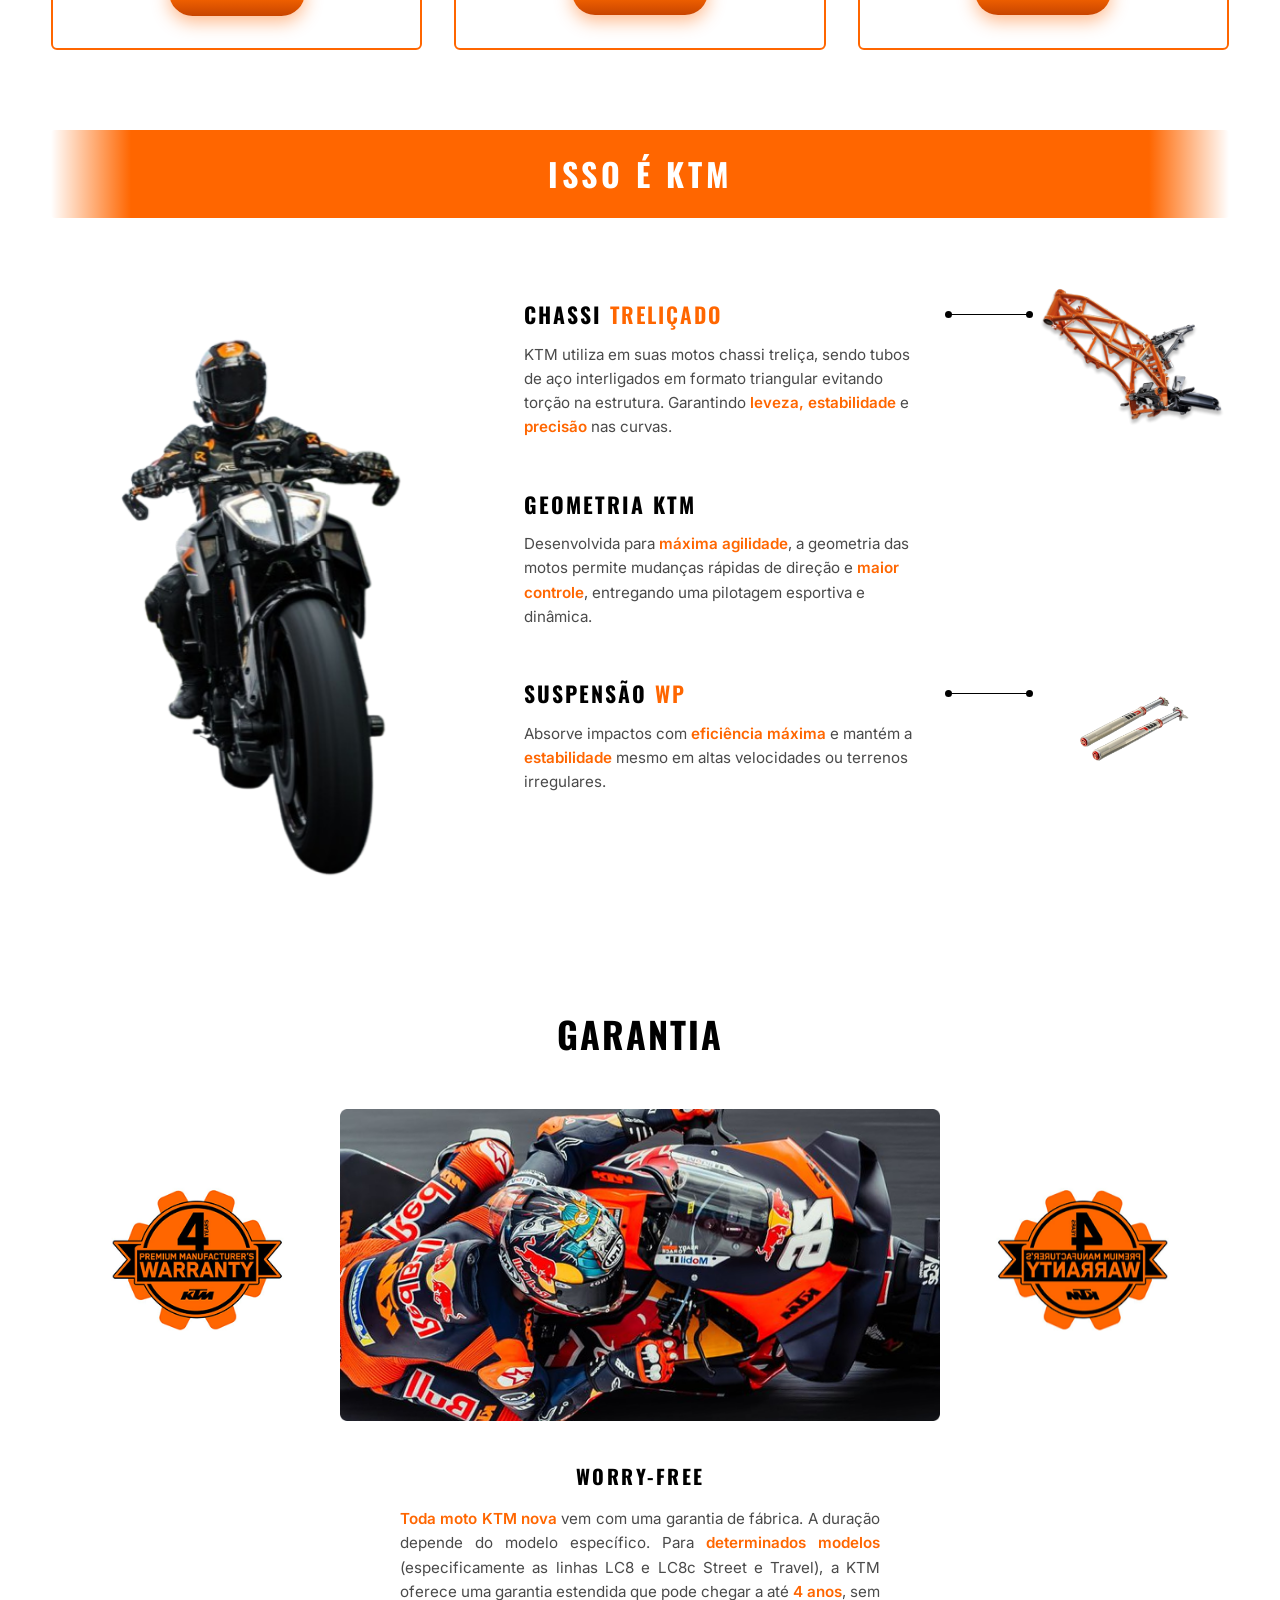
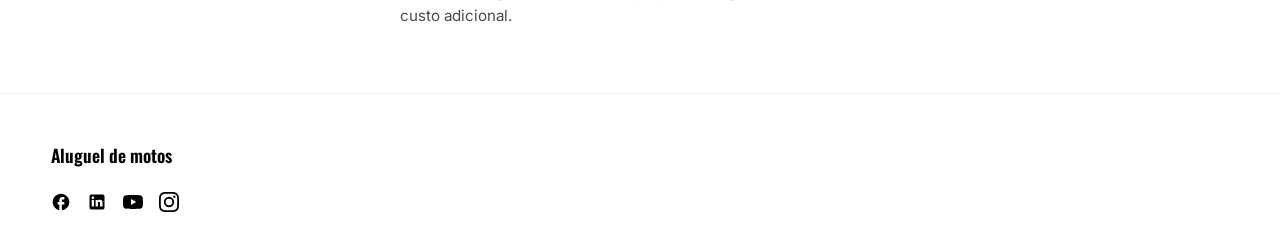
==== commit 8b4cd9c9: "feat(front): página Off-Road e ajustes da faixa / hero" ====
--- a/front/index.html
+++ b/front/index.html
@@ -67,7 +67,7 @@
                     <img src="images/Image%20(2).png" alt="Moto KTM Off-Road">
                 </div>
                 <h3 class="model-name">OFF-ROAD</h3>
-                <button class="btn-cta btn-cta--small" type="button">Ver mais</button>
+                <a href="off-road.html" class="btn-cta btn-cta--small">Ver mais</a>
             </article>
 
             <article class="model-card">
--- a/front/style.css
+++ b/front/style.css
@@ -41,6 +41,10 @@
     --grey-text: #4a4a4a;
     --max-width: 1280px;
     --pad-x: clamp(1rem, 4vw, 4rem);
+    --border-subtle: #e8e8e8;
+    --surface-muted: #fafafa;
+    --focus-ring: 2px solid var(--orange);
+    --focus-offset: 2px;
 }
 
 .orange {
@@ -186,6 +190,11 @@
     font-size: 0.95rem;
     letter-spacing: 1.5px;
     text-transform: none;
+}
+
+a.btn-cta {
+    display: inline-block;
+    text-align: center;
 }
 
 /* =============================================================
@@ -582,6 +591,431 @@
 }
 
 /* =============================================================
+   PÁGINA OFF-ROAD (off-road.html)
+   ============================================================= */
+.page-off-road {
+    min-height: 100vh;
+    display: flex;
+    flex-direction: column;
+}
+
+.page-off-road main {
+    flex: 1;
+}
+
+.navbar--off-road {
+    display: grid;
+    grid-template-columns: 1fr auto 1fr;
+    align-items: center;
+    gap: 0.75rem 1rem;
+    background: #fff;
+}
+
+.page-off-road .nav-back {
+    display: inline-flex;
+    align-items: center;
+    gap: 0.75rem;
+    justify-self: start;
+    font-family: 'Oswald', sans-serif;
+    font-weight: 700;
+    font-size: 0.8rem;
+    letter-spacing: 1.5px;
+    color: var(--black);
+    text-transform: uppercase;
+    transition: opacity 0.2s ease, color 0.2s ease;
+}
+
+.page-off-road .nav-back:hover {
+    opacity: 0.82;
+}
+
+.nav-back__icon {
+    display: flex;
+    align-items: center;
+    justify-content: center;
+    width: 2.5rem;
+    height: 2.5rem;
+    border-radius: 50%;
+    background: var(--black);
+    flex-shrink: 0;
+}
+
+.nav-logo--off-road {
+    justify-self: center;
+    width: 90px;
+}
+
+.navbar--off-road .nav-right {
+    justify-self: end;
+}
+
+/* Faixa preta "MODELOS OFF-ROAD" + detalhe */
+.off-road-band {
+    display: flex;
+    align-items: center;
+    justify-content: space-between;
+    background: var(--black);
+    color: #fff;
+    padding: clamp(1rem, 2.5vw, 1.35rem) var(--pad-x);
+    gap: 1rem;
+    min-height: clamp(3.25rem, 8vw, 4.25rem);
+}
+
+.off-road-band__title {
+    font-family: 'Oswald', sans-serif;
+    font-weight: 700;
+    font-size: clamp(1.25rem, 3.5vw, 2rem);
+    letter-spacing: 0.12em;
+    text-transform: uppercase;
+    line-height: 1.1;
+}
+
+.off-road-band__deco {
+    flex-shrink: 0;
+    opacity: 0.95;
+}
+
+.off-road-band__zigzag {
+    display: block;
+    width: clamp(56px, 11vw, 88px);
+    height: auto;
+}
+
+/* Hero imagem full width */
+.off-road-hero {
+    background: #0a0a0a;
+}
+
+.off-road-hero__media {
+    position: relative;
+    width: 100%;
+    max-width: none;
+    margin: 0 auto;
+}
+
+.off-road-hero__media > img,
+.off-road-hero__img {
+    width: 100%;
+    max-height: min(44vh, 520px);
+    min-height: 220px;
+    object-fit: cover;
+    /* Prioriza frente / garfo / motor, como no mock de produto */
+    object-position: 22% 48%;
+}
+
+.off-road-hero__badge {
+    position: absolute;
+    right: clamp(0.75rem, 3vw, 2rem);
+    bottom: clamp(0.6rem, 2.5vw, 1.35rem);
+    margin: 0;
+    text-align: right;
+    font-family: 'Oswald', sans-serif;
+    font-weight: 700;
+    color: #fff;
+    text-shadow: 0 2px 14px rgba(0, 0, 0, 0.75);
+    line-height: 1.05;
+}
+
+.off-road-hero__badge-line {
+    display: block;
+    font-size: clamp(0.58rem, 1.35vw, 0.72rem);
+    letter-spacing: 0.22em;
+}
+
+.off-road-hero__badge-line--race {
+    font-family: 'Anton', sans-serif;
+    font-size: clamp(1.35rem, 3.8vw, 2rem);
+    letter-spacing: 0.1em;
+    margin-top: 0.12rem;
+}
+
+/* Linhas de produto */
+.product-strip {
+    display: grid;
+    grid-template-columns: minmax(0, 1fr) minmax(0, 1.25fr) minmax(0, 1fr);
+    grid-template-areas: "media copy action";
+    gap: clamp(1.5rem, 3vw, 2.5rem);
+    align-items: center;
+    max-width: var(--max-width);
+    margin: 0 auto;
+    padding: clamp(2rem, 4vw, 3rem) var(--pad-x);
+    border-bottom: 1px solid var(--border-subtle);
+}
+
+.product-strip--reverse {
+    grid-template-areas: "action copy media";
+}
+
+.product-strip__media {
+    grid-area: media;
+}
+
+.product-strip__media img {
+    width: 100%;
+    max-height: 220px;
+    object-fit: contain;
+    margin: 0 auto;
+}
+
+.product-strip__copy {
+    grid-area: copy;
+}
+
+.product-strip__name {
+    font-family: 'Oswald', sans-serif;
+    font-weight: 700;
+    font-size: clamp(1.05rem, 2vw, 1.2rem);
+    margin-bottom: 0.75rem;
+    letter-spacing: 0.04em;
+    line-height: 1.25;
+}
+
+.product-strip__model {
+    color: var(--orange);
+}
+
+.product-strip__desc {
+    font-size: 0.95rem;
+    color: var(--black);
+    line-height: 1.65;
+    max-width: 42rem;
+}
+
+.product-strip__action {
+    grid-area: action;
+    display: flex;
+    justify-content: center;
+}
+
+.product-strip--reverse .product-strip__action {
+    justify-content: flex-start;
+}
+
+.product-strip:not(.product-strip--reverse) .product-strip__action {
+    justify-content: flex-end;
+}
+
+/* Bloco de ícones */
+.off-road-features {
+    max-width: var(--max-width);
+    margin: 0 auto;
+    padding: 3rem var(--pad-x) 4rem;
+}
+
+.off-road-features__heading {
+    font-family: 'Oswald', sans-serif;
+    font-weight: 700;
+    font-size: clamp(1.35rem, 3vw, 2rem);
+    letter-spacing: 0.1em;
+    text-align: center;
+    color: var(--orange);
+    margin-bottom: 2.5rem;
+    text-transform: uppercase;
+}
+
+.off-road-features__row {
+    display: flex;
+    flex-wrap: wrap;
+    justify-content: center;
+    gap: 0;
+    list-style: none;
+    margin: 0;
+    padding: 0;
+}
+
+.off-road-features__row > li {
+    margin: 0;
+}
+
+.off-road-feature {
+    flex: 1 1 140px;
+    min-width: 120px;
+    max-width: 200px;
+    padding: 0 1rem 1.5rem;
+    text-align: center;
+    border-right: 1px solid var(--border-subtle);
+    display: flex;
+    flex-direction: column;
+    align-items: center;
+    gap: 1rem;
+}
+
+.off-road-feature:last-child {
+    border-right: none;
+}
+
+.off-road-feature__icon {
+    width: 48px;
+    height: 48px;
+    color: var(--black);
+}
+
+.off-road-feature__icon svg {
+    width: 100%;
+    height: 100%;
+}
+
+.off-road-feature__label {
+    font-family: 'Oswald', sans-serif;
+    font-weight: 600;
+    font-size: clamp(0.68rem, 1.1vw, 0.78rem);
+    letter-spacing: 0.08em;
+    line-height: 1.4;
+    color: var(--black);
+    text-transform: uppercase;
+    max-width: 12rem;
+    margin: 0 auto;
+}
+
+/* Rodapé escuro estilo landing Off-Road */
+.footer-off-road {
+    background: var(--black);
+    color: #fff;
+    padding: 2rem var(--pad-x);
+    margin-top: auto;
+}
+
+.footer-off-road__inner {
+    max-width: var(--max-width);
+    margin: 0 auto;
+    display: flex;
+    flex-wrap: wrap;
+    align-items: center;
+    justify-content: space-between;
+    gap: 2rem;
+}
+
+.footer-off-road__brand {
+    background: var(--orange);
+    padding: 1rem 1.35rem;
+    border-radius: 2px;
+    display: flex;
+    align-items: center;
+    justify-content: center;
+    text-decoration: none;
+    transition: filter 0.2s ease, transform 0.2s ease;
+}
+
+.footer-off-road__brand:hover {
+    filter: brightness(1.05);
+}
+
+.footer-off-road__brand:focus-visible {
+    outline: var(--focus-ring);
+    outline-offset: var(--focus-offset);
+}
+
+.footer-off-road__brand img {
+    filter: brightness(0);
+    width: clamp(100px, 18vw, 140px);
+    height: auto;
+}
+
+.footer-off-road__socials {
+    display: flex;
+    gap: 1.25rem;
+    align-items: center;
+}
+
+.footer-off-road__socials a {
+    display: inline-flex;
+    align-items: center;
+    justify-content: center;
+    width: 2.5rem;
+    height: 2.5rem;
+    border-radius: 50%;
+    background: rgba(255, 255, 255, 0.14);
+    opacity: 0.95;
+    transition: opacity 0.2s, background 0.2s;
+}
+
+.footer-off-road__socials a:hover {
+    opacity: 1;
+    background: rgba(255, 255, 255, 0.22);
+}
+
+.footer-off-road__socials img {
+    filter: brightness(0) invert(1);
+}
+
+.footer-off-road__tagline {
+    display: flex;
+    flex-direction: row;
+    align-items: center;
+    justify-content: flex-end;
+    gap: 0.85rem;
+    flex-wrap: wrap;
+}
+
+.footer-off-road__ready-phrase {
+    margin: 0;
+    display: flex;
+    flex-direction: column;
+    align-items: flex-end;
+    text-align: right;
+    line-height: 1.05;
+}
+
+.footer-off-road__ready-small {
+    font-family: 'Oswald', sans-serif;
+    font-weight: 700;
+    font-size: clamp(0.62rem, 1.4vw, 0.75rem);
+    letter-spacing: 0.28em;
+    color: #fff;
+}
+
+.footer-off-road__ready-big {
+    font-family: 'Anton', sans-serif;
+    font-weight: 400;
+    font-size: clamp(1.15rem, 3vw, 1.65rem);
+    letter-spacing: 0.14em;
+    color: #fff;
+}
+
+/* Traço laranja à direita do slogan (como no mock mobile) */
+.footer-off-road__rule {
+    display: block;
+    width: clamp(2rem, 6vw, 3.25rem);
+    height: 3px;
+    background: var(--orange);
+    border-radius: 1px;
+    flex-shrink: 0;
+}
+
+/* Foco visível e microinterações — apenas nesta página */
+.page-off-road :where(a, button):focus-visible {
+    outline: var(--focus-ring);
+    outline-offset: var(--focus-offset);
+}
+
+.page-off-road .btn-cta:focus-visible {
+    outline-offset: 4px;
+}
+
+.page-off-road .btn-cta {
+    transition: transform 0.2s ease, box-shadow 0.2s ease;
+}
+
+.page-off-road .btn-cta:hover {
+    transform: translateY(-2px);
+    box-shadow:
+        0 10px 26px rgba(255, 102, 0, 0.48),
+        inset 0 1px 0 rgba(255, 255, 255, 0.45);
+}
+
+@media (prefers-reduced-motion: reduce) {
+    .page-off-road .nav-back,
+    .page-off-road .btn-cta,
+    .footer-off-road__brand {
+        transition: none;
+    }
+
+    .page-off-road .btn-cta:hover {
+        transform: none;
+    }
+}
+
+/* =============================================================
    RESPONSIVE
    ============================================================= */
 @media (max-width: 960px) {
@@ -642,6 +1076,41 @@
     .footer-grid {
         grid-template-columns: 1fr 1fr;
     }
+
+    .product-strip,
+    .product-strip--reverse {
+        grid-template-columns: 1fr;
+        grid-template-areas:
+            "media"
+            "copy"
+            "action";
+    }
+
+    .product-strip__action,
+    .product-strip--reverse .product-strip__action {
+        justify-content: center;
+    }
+
+    .off-road-feature {
+        border-right: none;
+        border-bottom: 1px solid var(--border-subtle);
+        flex: 1 1 45%;
+        max-width: none;
+        padding-bottom: 1.25rem;
+    }
+
+    .off-road-features__row {
+        gap: 0;
+    }
+
+    .footer-off-road__inner {
+        flex-direction: column;
+        text-align: center;
+    }
+
+    .footer-off-road__tagline {
+        justify-content: center;
+    }
 }
 
 @media (max-width: 600px) {
@@ -668,4 +1137,23 @@
     .footer-grid {
         grid-template-columns: 1fr;
     }
+
+    .navbar--off-road {
+        display: flex;
+        flex-wrap: wrap;
+        justify-content: space-between;
+        gap: 1rem;
+    }
+
+    .nav-logo--off-road {
+        order: -1;
+        flex: 1 1 100%;
+        display: flex;
+        justify-content: center;
+    }
+
+    .off-road-band {
+        flex-direction: column;
+        align-items: flex-start;
+    }
 }
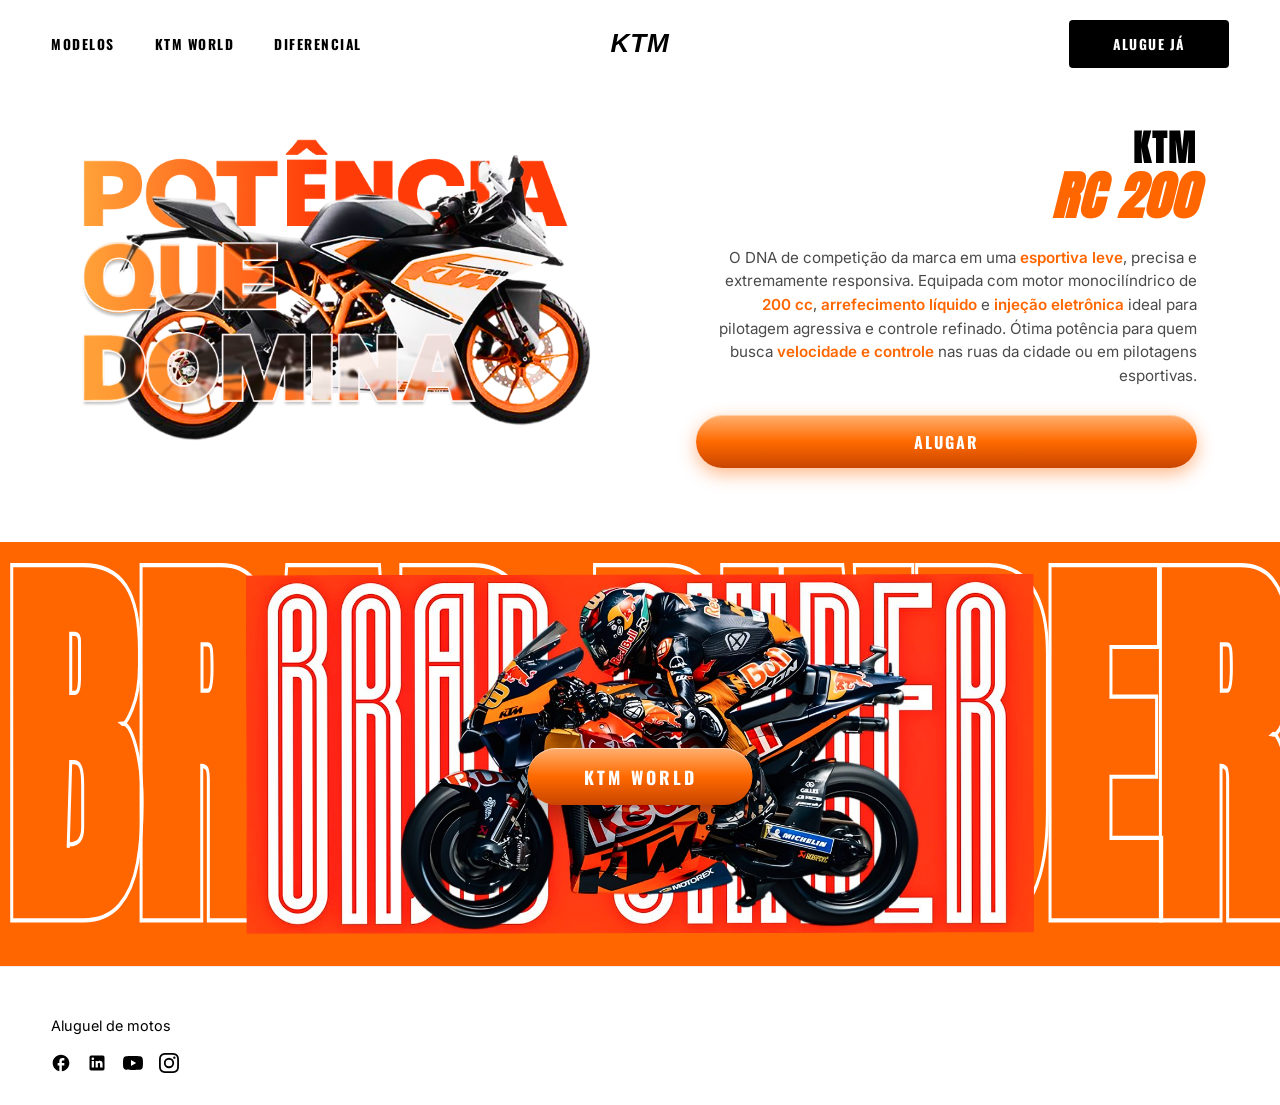
==== commit 32ed98c6: "feat(front): site KTM World, modelos, aluguel e página obrigado Co-authored-by: Cursor <cursoragent@" ====
--- a/front/index.html
+++ b/front/index.html
@@ -3,36 +3,30 @@
 <head>
     <meta charset="UTF-8">
     <meta name="viewport" content="width=device-width, initial-scale=1.0">
-    <title>KTM — Potência que Domina</title>
-    <link rel="preconnect" href="https://fonts.googleapis.com">
-    <link rel="preconnect" href="https://fonts.gstatic.com" crossorigin>
-    <link href="https://fonts.googleapis.com/css2?family=Anton&family=Bebas+Neue&family=Oswald:wght@400;500;600;700&family=Inter:wght@400;500;600;700&display=swap" rel="stylesheet">
+    <title>KTM — KTM World</title>
+    <link href="https://fonts.googleapis.com/css2?family=Anton&family=Oswald:wght@600;700&family=Inter:wght@400;600&display=swap" rel="stylesheet">
     <link rel="stylesheet" href="style.css">
 </head>
 <body>
 
-    <!-- ============== NAVBAR ============== -->
     <header class="navbar">
         <nav class="nav-left">
-            <a href="#modelos">MODELOS</a>
-            <a href="#ktm-word">KTM WORLD</a>
-            <a href="#diferencial">DIFERENCIAL</a>
+            <a href="modelos.html">MODELOS</a>
+            <a href="index.html">KTM WORLD</a>
+            <a href="diferencial.html">DIFERENCIAL</a>
         </nav>
 
-        <a href="#" class="nav-logo" aria-label="KTM">
-            <img src="images/logo-ktm.svg" alt="" width="220" height="70" decoding="async">
+        <a href="index.html" class="nav-logo">
+            <img src="images/logo-ktm.svg" alt="KTM" width="220" height="70">
         </a>
 
         <div class="nav-right">
-            <button class="btn-login" type="button">ALUGUE JÁ</button>
+            <a href="modelos.html" class="btn-login">ALUGUE JÁ</a>
         </div>
     </header>
 
-    <!-- ============== HERO ============== -->
     <section class="hero">
-        <div class="hero-image">
-            <img src="images/agrupamento%20moto%20titulo%20inicio.png" alt="KTM RC 200 com texto Potência que Domina">
-        </div>
+        <img class="hero-moto" src="images/agrupamento%20moto%20titulo%20inicio.png" alt="KTM RC 200">
         <div class="hero-text">
             <h1 class="hero-title">
                 <span class="hero-brand">KTM</span>
@@ -41,153 +35,32 @@
             <p class="hero-desc">
                 O DNA de competição da marca em uma <span class="orange">esportiva leve</span>,
                 precisa e extremamente responsiva. Equipada com motor monocilíndrico de
-                <span class="orange">200 cc</span>, arrefecimento líquido e
+                <span class="orange">200 cc</span>,
+                <span class="orange">arrefecimento líquido</span> e
                 <span class="orange">injeção eletrônica</span> ideal para pilotagem agressiva
                 e controle refinado. Ótima potência para quem busca
                 <span class="orange">velocidade e controle</span> nas ruas da cidade ou em
                 pilotagens esportivas.
             </p>
-            <button class="btn-cta" type="button">ALUGAR</button>
+            <a href="modelos.html" class="btn-cta">ALUGAR</a>
         </div>
     </section>
 
-    <!-- ============== BRAD BINDER BANNER ============== -->
-    <section class="banner" id="ktm-word">
-        <img class="banner-rider" src="images/IMAGEM%20BANNER%20PILOTO.png" alt="Brad Binder pilotando uma KTM Red Bull">
-        <button class="btn-banner" type="button">KTM WORLD</button>
+    <section class="banner">
+        <div class="banner-bg-text"><span>BRAD BINDER</span></div>
+        <img class="banner-rider" src="images/IMAGEM%20BANNER%20PILOTO.png" alt="Brad Binder em KTM">
+        <a href="modelos.html" class="btn-banner">KTM WORLD</a>
     </section>
 
-    <!-- ============== MODELOS ============== -->
-    <section class="models" id="modelos">
-        <h2 class="section-title">MODELOS DISPONÍVEIS</h2>
-
-        <div class="model-grid">
-            <article class="model-card">
-                <div class="model-img">
-                    <img src="images/Image%20(2).png" alt="Moto KTM Off-Road">
-                </div>
-                <h3 class="model-name">OFF-ROAD</h3>
-                <a href="off-road.html" class="btn-cta btn-cta--small">Ver mais</a>
-            </article>
-
-            <article class="model-card">
-                <div class="model-img">
-                    <img src="images/Image%20(3).png" alt="Moto KTM Naked Duke">
-                </div>
-                <h3 class="model-name">NAKED</h3>
-                <button class="btn-cta btn-cta--small" type="button">Ver mais</button>
-            </article>
-
-            <article class="model-card">
-                <div class="model-img">
-                    <img src="images/Image%20(4).png" alt="Moto KTM Sport RC">
-                </div>
-                <h3 class="model-name">SPORT</h3>
-                <button class="btn-cta btn-cta--small" type="button">Ver mais</button>
-            </article>
-        </div>
-    </section>
-
-    <!-- ============== ISSO É KTM ============== -->
-    <section class="ktm-essence" id="diferencial">
-        <div class="essence-banner">
-            <h2>ISSO É KTM</h2>
-        </div>
-
-        <div class="essence-content">
-            <div class="essence-rider">
-                <img src="images/Piloto%20imagem%20aba%20(isso%20%C3%A9%20ktm).png" alt="Piloto KTM em moto naked">
-            </div>
-
-            <div class="essence-features">
-
-                <article class="feature">
-                    <h3 class="feature-title">CHASSI <span class="orange">TRELIÇADO</span></h3>
-                    <p>
-                        KTM utiliza em suas motos chassi treliça, sendo tubos de aço
-                        interligados em formato triangular evitando torção na estrutura.
-                        Garantindo <span class="orange">leveza, estabilidade</span> e
-                        <span class="orange">precisão</span> nas curvas.
-                    </p>
-                    <div class="feature-line feature-line--right" aria-hidden="true"></div>
-                    <div class="feature-img feature-img--chassi">
-                        <img src="images/Chassi%20treli%C3%A7a%20(isso%20%C3%A9%20ktm).png" alt="Chassi treliçado KTM">
-                    </div>
-                </article>
-
-                <article class="feature">
-                    <h3 class="feature-title">GEOMETRIA <span>KTM</span></h3>
-                    <p>
-                        Desenvolvida para <span class="orange">máxima agilidade</span>, a
-                        geometria das motos permite mudanças rápidas de direção e
-                        <span class="orange">maior controle</span>, entregando uma pilotagem
-                        esportiva e dinâmica.
-                    </p>
-                </article>
-
-                <article class="feature">
-                    <h3 class="feature-title">SUSPENSÃO <span class="orange">WP</span></h3>
-                    <p>
-                        Absorve impactos com <span class="orange">eficiência máxima</span> e
-                        mantém a <span class="orange">estabilidade</span> mesmo em altas
-                        velocidades ou terrenos irregulares.
-                    </p>
-                    <div class="feature-line feature-line--right" aria-hidden="true"></div>
-                    <div class="feature-img feature-img--suspensao">
-                        <img src="images/Suspens%C3%A3o%20WP%20(isso%20%C3%A9%20ktm).png" alt="Suspensão WP KTM">
-                    </div>
-                </article>
-
-            </div>
-        </div>
-    </section>
-
-    <!-- ============== GARANTIA ============== -->
-    <section class="warranty">
-        <h2 class="section-title">GARANTIA</h2>
-
-        <div class="warranty-row">
-            <img class="warranty-badge warranty-badge--left" src="images/selo%20garantia%204%20anos%20png%20direita.png" alt="Selo 4 anos de garantia">
-            <div class="warranty-photo">
-                <img src="images/Image%20(5).png" alt="Piloto KTM em pista">
-            </div>
-            <img class="warranty-badge warranty-badge--right" src="images/selo%20garantia%204%20anos%20png%20direita.png" alt="Selo 4 anos de garantia">
-        </div>
-
-        <div class="warranty-info">
-            <h3 class="warranty-title">WORRY-FREE</h3>
-            <p>
-                <span class="orange">Toda moto KTM nova</span> vem com uma garantia de
-                fábrica. A duração depende do modelo específico. Para
-                <span class="orange">determinados modelos</span> (especificamente as linhas
-                LC8 e LC8c Street e Travel), a KTM oferece uma garantia estendida que pode
-                chegar a até <span class="orange">4 anos</span>, sem custo adicional.
-            </p>
-        </div>
-    </section>
-
-    <!-- ============== FOOTER ============== -->
-    <footer class="footer">
-        <div class="footer-grid">
-            <div class="footer-brand">
-                <h4>Aluguel de motos</h4>
-                <div class="footer-socials" aria-label="Redes sociais">
-                    <a href="#" aria-label="Facebook">
-                        <img src="images/icon-facebook.svg" alt="" width="20" height="20" decoding="async">
-                    </a>
-                    <a href="#" aria-label="LinkedIn">
-                        <img src="images/icon-linkedin.svg" alt="" width="20" height="20" decoding="async">
-                    </a>
-                    <a href="#" aria-label="YouTube">
-                        <img src="images/icon-youtube.svg" alt="" width="20" height="20" decoding="async">
-                    </a>
-                    <a href="#" aria-label="Instagram">
-                        <img src="images/icon-instagram.svg" alt="" width="20" height="20" decoding="async">
-                    </a>
-                </div>
-            </div>
+    <footer class="footer footer-inicio">
+        <p>Aluguel de motos</p>
+        <div class="redes">
+            <a href="#"><img src="images/icon-facebook.svg" alt="Facebook" width="20" height="20"></a>
+            <a href="#"><img src="images/icon-linkedin.svg" alt="LinkedIn" width="20" height="20"></a>
+            <a href="#"><img src="images/icon-youtube.svg" alt="YouTube" width="20" height="20"></a>
+            <a href="#"><img src="images/icon-instagram.svg" alt="Instagram" width="20" height="20"></a>
         </div>
     </footer>
 
 </body>
-</html>+</html>
--- a/front/style.css
+++ b/front/style.css
@@ -2,10 +2,6 @@
     margin: 0;
     padding: 0;
     box-sizing: border-box;
-}
-
-html {
-    scroll-behavior: smooth;
 }
 
 body {
@@ -32,7 +28,7 @@
     color: inherit;
 }
 
-/* ---------- DESIGN TOKENS ---------- */
+
 :root {
     --orange: #FF6600;
     --orange-light: #FF8A33;
@@ -42,7 +38,6 @@
     --max-width: 1280px;
     --pad-x: clamp(1rem, 4vw, 4rem);
     --border-subtle: #e8e8e8;
-    --surface-muted: #fafafa;
     --focus-ring: 2px solid var(--orange);
     --focus-offset: 2px;
 }
@@ -52,9 +47,7 @@
     font-weight: 600;
 }
 
-/* =============================================================
-   NAVBAR
-   ============================================================= */
+
 .navbar {
     display: flex;
     align-items: center;
@@ -79,6 +72,21 @@
     color: var(--black);
 }
 
+.nav-left .nav-back-home {
+    display: inline-flex;
+    align-items: center;
+    gap: 0.35rem;
+    margin-right: 0.35rem;
+    padding-right: 1.5rem;
+    border-right: 1px solid var(--border-subtle);
+}
+
+.nav-left--back-only .nav-back-home {
+    margin-right: 0;
+    padding-right: 0;
+    border-right: none;
+}
+
 .nav-logo {
     flex: 0 0 auto;
     width: 90px;
@@ -106,12 +114,15 @@
     border-radius: 4px;
 }
 
-/* =============================================================
-   HERO
-   ============================================================= */
+a.btn-login {
+    display: inline-block;
+    text-decoration: none;
+}
+
+
 .hero {
     display: grid;
-    grid-template-columns: 1.1fr 1fr;
+    grid-template-columns: 1.15fr 1fr;
     align-items: center;
     gap: 2rem;
     max-width: var(--max-width);
@@ -119,10 +130,14 @@
     padding: 0 var(--pad-x);
 }
 
-.hero-image img {
+
+.hero-moto {
     width: 100%;
+    max-width: 640px;
     height: auto;
     object-fit: contain;
+    justify-self: center;
+    align-self: center;
 }
 
 .hero-text {
@@ -138,7 +153,7 @@
 .hero-brand {
     display: block;
     font-family: 'Anton', sans-serif;
-    font-style: italic;
+    font-style: normal;
     font-size: 2.25rem;
     letter-spacing: 2px;
     color: var(--black);
@@ -167,9 +182,7 @@
     display: block;
 }
 
-/* =============================================================
-   CTA BUTTON (orange gradient pill)
-   ============================================================= */
+
 .btn-cta {
     background: linear-gradient(180deg, #FFB070 0%, #FF6A00 50%, #C84500 100%);
     color: #fff;
@@ -195,11 +208,10 @@
 a.btn-cta {
     display: inline-block;
     text-align: center;
-}
-
-/* =============================================================
-   BRAD BINDER BANNER
-   ============================================================= */
+    text-decoration: none;
+}
+
+
 .banner {
     position: relative;
     background: var(--orange);
@@ -214,6 +226,7 @@
 .banner-bg-text {
     position: absolute;
     inset: 0;
+    z-index: 1;
     display: flex;
     align-items: center;
     justify-content: center;
@@ -262,9 +275,13 @@
         inset 0 1px 0 rgba(255, 255, 255, 0.5);
 }
 
-/* =============================================================
-   MODELOS DISPONÍVEIS
-   ============================================================= */
+a.btn-banner {
+    display: inline-block;
+    text-decoration: none;
+    text-align: center;
+}
+
+
 .models {
     max-width: var(--max-width);
     margin: 5rem auto;
@@ -322,9 +339,7 @@
     color: var(--black);
 }
 
-/* =============================================================
-   ISSO É KTM
-   ============================================================= */
+
 .ktm-essence {
     margin-top: 4rem;
 }
@@ -472,9 +487,7 @@
     right: 30px;
 }
 
-/* =============================================================
-   GARANTIA
-   ============================================================= */
+
 .warranty {
     max-width: var(--max-width);
     margin: 5rem auto 4rem;
@@ -533,9 +546,7 @@
     text-align: justify;
 }
 
-/* =============================================================
-   FOOTER
-   ============================================================= */
+
 .footer {
     background: #fff;
     border-top: 1px solid #eee;
@@ -559,6 +570,31 @@
     color: var(--black);
 }
 
+.footer-inicio {
+    max-width: var(--max-width);
+    margin: 0 auto;
+}
+
+.footer-inicio > p {
+    font-family: 'Inter', sans-serif;
+    font-size: 0.9rem;
+    margin-bottom: 1rem;
+    color: var(--black);
+}
+
+.footer-inicio .redes {
+    display: flex;
+    gap: 1rem;
+}
+
+.footer-inicio .redes a {
+    display: inline-flex;
+}
+
+.footer-inicio .redes a:hover img {
+    filter: brightness(0) saturate(100%) invert(42%) sepia(98%) saturate(2654%) hue-rotate(1deg) brightness(101%) contrast(101%);
+}
+
 .footer-socials {
     display: flex;
     gap: 1rem;
@@ -590,20 +626,18 @@
     padding: 0.25rem 0;
 }
 
-/* =============================================================
-   PÁGINA OFF-ROAD (off-road.html)
-   ============================================================= */
-.page-off-road {
+
+.pagina-aluguel {
     min-height: 100vh;
     display: flex;
     flex-direction: column;
 }
 
-.page-off-road main {
+.pagina-aluguel main {
     flex: 1;
 }
 
-.navbar--off-road {
+.cabecalho-aluguel {
     display: grid;
     grid-template-columns: 1fr auto 1fr;
     align-items: center;
@@ -611,7 +645,7 @@
     background: #fff;
 }
 
-.page-off-road .nav-back {
+.pagina-aluguel .nav-back {
     display: inline-flex;
     align-items: center;
     gap: 0.75rem;
@@ -622,35 +656,18 @@
     letter-spacing: 1.5px;
     color: var(--black);
     text-transform: uppercase;
-    transition: opacity 0.2s ease, color 0.2s ease;
-}
-
-.page-off-road .nav-back:hover {
-    opacity: 0.82;
-}
-
-.nav-back__icon {
-    display: flex;
-    align-items: center;
-    justify-content: center;
-    width: 2.5rem;
-    height: 2.5rem;
-    border-radius: 50%;
-    background: var(--black);
-    flex-shrink: 0;
-}
-
-.nav-logo--off-road {
+}
+
+.logo-centro {
     justify-self: center;
     width: 90px;
 }
 
-.navbar--off-road .nav-right {
+.cabecalho-aluguel .nav-right {
     justify-self: end;
 }
 
-/* Faixa preta "MODELOS OFF-ROAD" + detalhe */
-.off-road-band {
+.submodel-band {
     display: flex;
     align-items: center;
     justify-content: space-between;
@@ -661,7 +678,7 @@
     min-height: clamp(3.25rem, 8vw, 4.25rem);
 }
 
-.off-road-band__title {
+.submodel-band__title {
     font-family: 'Oswald', sans-serif;
     font-weight: 700;
     font-size: clamp(1.25rem, 3.5vw, 2rem);
@@ -670,40 +687,32 @@
     line-height: 1.1;
 }
 
-.off-road-band__deco {
-    flex-shrink: 0;
-    opacity: 0.95;
-}
-
-.off-road-band__zigzag {
+.submodel-band__zigzag {
     display: block;
     width: clamp(56px, 11vw, 88px);
     height: auto;
-}
-
-/* Hero imagem full width */
-.off-road-hero {
+    flex-shrink: 0;
+}
+
+.submodel-hero {
     background: #0a0a0a;
 }
 
-.off-road-hero__media {
+.submodel-hero__media {
     position: relative;
     width: 100%;
-    max-width: none;
     margin: 0 auto;
 }
 
-.off-road-hero__media > img,
-.off-road-hero__img {
+.submodel-hero__img {
     width: 100%;
     max-height: min(44vh, 520px);
     min-height: 220px;
     object-fit: cover;
-    /* Prioriza frente / garfo / motor, como no mock de produto */
-    object-position: 22% 48%;
-}
-
-.off-road-hero__badge {
+    object-position: center;
+}
+
+.submodel-hero__badge {
     position: absolute;
     right: clamp(0.75rem, 3vw, 2rem);
     bottom: clamp(0.6rem, 2.5vw, 1.35rem);
@@ -716,20 +725,19 @@
     line-height: 1.05;
 }
 
-.off-road-hero__badge-line {
+.submodel-hero__badge-line {
     display: block;
     font-size: clamp(0.58rem, 1.35vw, 0.72rem);
     letter-spacing: 0.22em;
 }
 
-.off-road-hero__badge-line--race {
+.submodel-hero__badge-line--race {
     font-family: 'Anton', sans-serif;
     font-size: clamp(1.35rem, 3.8vw, 2rem);
     letter-spacing: 0.1em;
     margin-top: 0.12rem;
 }
 
-/* Linhas de produto */
 .product-strip {
     display: grid;
     grid-template-columns: minmax(0, 1fr) minmax(0, 1.25fr) minmax(0, 1fr);
@@ -795,14 +803,13 @@
     justify-content: flex-end;
 }
 
-/* Bloco de ícones */
-.off-road-features {
+.submodel-features {
     max-width: var(--max-width);
     margin: 0 auto;
     padding: 3rem var(--pad-x) 4rem;
 }
 
-.off-road-features__heading {
+.submodel-features__heading {
     font-family: 'Oswald', sans-serif;
     font-weight: 700;
     font-size: clamp(1.35rem, 3vw, 2rem);
@@ -813,7 +820,7 @@
     text-transform: uppercase;
 }
 
-.off-road-features__row {
+.submodel-features__row {
     display: flex;
     flex-wrap: wrap;
     justify-content: center;
@@ -823,11 +830,11 @@
     padding: 0;
 }
 
-.off-road-features__row > li {
+.submodel-features__row > li {
     margin: 0;
 }
 
-.off-road-feature {
+.submodel-feature {
     flex: 1 1 140px;
     min-width: 120px;
     max-width: 200px;
@@ -840,22 +847,22 @@
     gap: 1rem;
 }
 
-.off-road-feature:last-child {
+.submodel-feature:last-child {
     border-right: none;
 }
 
-.off-road-feature__icon {
+.submodel-feature__icon {
     width: 48px;
     height: 48px;
     color: var(--black);
 }
 
-.off-road-feature__icon svg {
+.submodel-feature__icon svg {
     width: 100%;
     height: 100%;
 }
 
-.off-road-feature__label {
+.submodel-feature__label {
     font-family: 'Oswald', sans-serif;
     font-weight: 600;
     font-size: clamp(0.68rem, 1.1vw, 0.78rem);
@@ -867,15 +874,14 @@
     margin: 0 auto;
 }
 
-/* Rodapé escuro estilo landing Off-Road */
-.footer-off-road {
+.rodape-aluguel {
     background: var(--black);
     color: #fff;
     padding: 2rem var(--pad-x);
     margin-top: auto;
 }
 
-.footer-off-road__inner {
+.rodape-aluguel-conteudo {
     max-width: var(--max-width);
     margin: 0 auto;
     display: flex;
@@ -885,7 +891,7 @@
     gap: 2rem;
 }
 
-.footer-off-road__brand {
+.rodape-logo {
     background: var(--orange);
     padding: 1rem 1.35rem;
     border-radius: 2px;
@@ -893,31 +899,21 @@
     align-items: center;
     justify-content: center;
     text-decoration: none;
-    transition: filter 0.2s ease, transform 0.2s ease;
-}
-
-.footer-off-road__brand:hover {
-    filter: brightness(1.05);
-}
-
-.footer-off-road__brand:focus-visible {
-    outline: var(--focus-ring);
-    outline-offset: var(--focus-offset);
-}
-
-.footer-off-road__brand img {
+}
+
+.rodape-logo img {
     filter: brightness(0);
     width: clamp(100px, 18vw, 140px);
     height: auto;
 }
 
-.footer-off-road__socials {
+.rodape-redes {
     display: flex;
     gap: 1.25rem;
     align-items: center;
 }
 
-.footer-off-road__socials a {
+.rodape-redes a {
     display: inline-flex;
     align-items: center;
     justify-content: center;
@@ -925,103 +921,243 @@
     height: 2.5rem;
     border-radius: 50%;
     background: rgba(255, 255, 255, 0.14);
-    opacity: 0.95;
-    transition: opacity 0.2s, background 0.2s;
-}
-
-.footer-off-road__socials a:hover {
-    opacity: 1;
-    background: rgba(255, 255, 255, 0.22);
-}
-
-.footer-off-road__socials img {
+}
+
+.rodape-redes img {
     filter: brightness(0) invert(1);
 }
 
-.footer-off-road__tagline {
-    display: flex;
-    flex-direction: row;
-    align-items: center;
-    justify-content: flex-end;
-    gap: 0.85rem;
-    flex-wrap: wrap;
-}
-
-.footer-off-road__ready-phrase {
+.rodape-frase {
+    text-align: right;
+}
+
+.rodape-frase p {
     margin: 0;
-    display: flex;
-    flex-direction: column;
-    align-items: flex-end;
-    text-align: right;
-    line-height: 1.05;
-}
-
-.footer-off-road__ready-small {
-    font-family: 'Oswald', sans-serif;
-    font-weight: 700;
-    font-size: clamp(0.62rem, 1.4vw, 0.75rem);
-    letter-spacing: 0.28em;
+    font-family: 'Oswald', sans-serif;
+    font-weight: 700;
+    font-size: clamp(0.85rem, 2vw, 1rem);
+    letter-spacing: 0.12em;
     color: #fff;
 }
 
-.footer-off-road__ready-big {
-    font-family: 'Anton', sans-serif;
-    font-weight: 400;
-    font-size: clamp(1.15rem, 3vw, 1.65rem);
-    letter-spacing: 0.14em;
-    color: #fff;
-}
-
-/* Traço laranja à direita do slogan (como no mock mobile) */
-.footer-off-road__rule {
-    display: block;
-    width: clamp(2rem, 6vw, 3.25rem);
-    height: 3px;
-    background: var(--orange);
-    border-radius: 1px;
-    flex-shrink: 0;
-}
-
-/* Foco visível e microinterações — apenas nesta página */
-.page-off-road :where(a, button):focus-visible {
+.pagina-aluguel a:focus-visible,
+.pagina-aluguel button:focus-visible {
     outline: var(--focus-ring);
     outline-offset: var(--focus-offset);
 }
 
-.page-off-road .btn-cta:focus-visible {
+.pagina-aluguel .btn-cta:focus-visible {
     outline-offset: 4px;
 }
 
-.page-off-road .btn-cta {
-    transition: transform 0.2s ease, box-shadow 0.2s ease;
-}
-
-.page-off-road .btn-cta:hover {
-    transform: translateY(-2px);
-    box-shadow:
-        0 10px 26px rgba(255, 102, 0, 0.48),
-        inset 0 1px 0 rgba(255, 255, 255, 0.45);
-}
-
-@media (prefers-reduced-motion: reduce) {
-    .page-off-road .nav-back,
-    .page-off-road .btn-cta,
-    .footer-off-road__brand {
-        transition: none;
-    }
-
-    .page-off-road .btn-cta:hover {
-        transform: none;
-    }
-}
-
-/* =============================================================
-   RESPONSIVE
-   ============================================================= */
+
+.rental-main {
+    max-width: var(--max-width);
+    margin: 0 auto;
+    padding: clamp(1.75rem, 4vw, 2.5rem) var(--pad-x) clamp(3rem, 6vw, 4rem);
+}
+
+.rental-page-title {
+    font-family: 'Oswald', sans-serif;
+    font-weight: 700;
+    font-size: clamp(1.5rem, 3.5vw, 2rem);
+    letter-spacing: 0.08em;
+    text-align: center;
+    text-transform: uppercase;
+    color: var(--black);
+    margin-bottom: 0.5rem;
+}
+
+.rental-page-sub {
+    font-size: 0.95rem;
+    color: var(--grey-text);
+    text-align: center;
+    max-width: 36rem;
+    margin: 0 auto 2.5rem;
+    line-height: 1.55;
+}
+
+.rental-list {
+    display: flex;
+    flex-direction: column;
+    gap: 0;
+}
+
+.rental-card {
+    display: grid;
+    grid-template-columns: minmax(0, 1fr) minmax(0, 1.2fr);
+    gap: clamp(1.5rem, 4vw, 2.75rem);
+    align-items: start;
+    padding: clamp(2rem, 4vw, 2.75rem) 0;
+    border-bottom: 1px solid var(--border-subtle);
+}
+
+.rental-card:last-child {
+    border-bottom: none;
+    padding-bottom: 0;
+}
+
+.rental-card:only-child {
+    border-bottom: none;
+    padding-top: 0;
+}
+
+.rental-foto {
+    border-radius: 8px;
+    overflow: hidden;
+    border: 2px solid var(--orange);
+    background: #fafafa;
+    aspect-ratio: 4 / 3;
+    display: flex;
+    align-items: center;
+    justify-content: center;
+}
+
+.rental-foto img {
+    width: 100%;
+    height: 100%;
+    object-fit: contain;
+    padding: 0.5rem;
+}
+
+.rental-dados {
+    display: flex;
+    flex-direction: column;
+    min-width: 0;
+}
+
+.rental-nome {
+    font-family: 'Oswald', sans-serif;
+    font-weight: 700;
+    font-size: clamp(1.35rem, 2.8vw, 1.75rem);
+    letter-spacing: 0.06em;
+    color: var(--orange);
+    margin-bottom: 1rem;
+    line-height: 1.2;
+}
+
+.rental-price {
+    margin: 0 0 1.25rem;
+    padding: 0.85rem 1rem;
+    background: linear-gradient(180deg, #fff5eb 0%, #fff 100%);
+    border: 1px solid rgba(255, 102, 0, 0.35);
+    border-radius: 6px;
+}
+
+.rental-price p {
+    margin: 0;
+}
+
+.rental-price p + p {
+    margin-top: 0.5rem;
+}
+
+.rental-price-intro {
+    font-size: 0.85rem;
+    font-weight: 600;
+    color: var(--grey-text);
+}
+
+.rental-price-value {
+    font-family: 'Oswald', sans-serif;
+    font-weight: 700;
+    font-size: clamp(1.75rem, 4vw, 2.25rem);
+    color: var(--orange);
+    letter-spacing: 0.02em;
+    line-height: 1.2;
+}
+
+.rental-info {
+    margin: 0 0 1.25rem;
+    font-size: 0.95rem;
+    line-height: 1.55;
+}
+
+.rental-info p {
+    margin: 0 0 0.45rem;
+}
+
+.rental-info strong {
+    color: var(--grey-text);
+    font-weight: 600;
+}
+
+.rental-texto {
+    font-size: 0.95rem;
+    color: var(--black);
+    line-height: 1.65;
+    margin: 0;
+}
+
+.rental-botao {
+    margin-top: 1.5rem;
+}
+
+.rental-botao .btn-cta {
+    width: 100%;
+    max-width: 280px;
+    text-transform: none;
+    letter-spacing: 0.06em;
+}
+
+body.pagina-obrigado {
+    min-height: 100vh;
+    margin: 0;
+    display: flex;
+    flex-direction: column;
+    align-items: center;
+    justify-content: center;
+    padding: 2rem;
+    background: #fff;
+}
+
+body.pagina-obrigado main {
+    max-width: 28rem;
+    text-align: center;
+}
+
+body.pagina-obrigado h1 {
+    font-family: 'Oswald', sans-serif;
+    font-weight: 700;
+    font-size: clamp(1.75rem, 4vw, 2.25rem);
+    letter-spacing: 0.08em;
+    color: var(--orange);
+    margin-bottom: 1rem;
+}
+
+body.pagina-obrigado main > p:first-of-type {
+    font-size: 1rem;
+    color: var(--grey-text);
+    line-height: 1.65;
+    margin: 0 0 1.25rem;
+}
+
+.obrigado-marca {
+    font-family: 'Oswald', sans-serif;
+    font-weight: 700;
+    font-size: 0.85rem;
+    letter-spacing: 0.2em;
+    color: var(--black);
+    margin: 0 0 2rem;
+}
+
+body.pagina-obrigado .btn-cta {
+    display: inline-block;
+    text-transform: none;
+    letter-spacing: 0.06em;
+}
+
+
 @media (max-width: 960px) {
     .hero {
         grid-template-columns: 1fr;
         text-align: center;
+    }
+
+    .hero-moto {
+        margin-left: auto;
+        margin-right: auto;
+        max-width: min(480px, 92vw);
     }
 
     .hero-text {
@@ -1091,7 +1227,16 @@
         justify-content: center;
     }
 
-    .off-road-feature {
+    .rental-card {
+        grid-template-columns: 1fr;
+    }
+
+    .rental-botao .btn-cta {
+        max-width: none;
+        width: 100%;
+    }
+
+    .submodel-feature {
         border-right: none;
         border-bottom: 1px solid var(--border-subtle);
         flex: 1 1 45%;
@@ -1099,17 +1244,13 @@
         padding-bottom: 1.25rem;
     }
 
-    .off-road-features__row {
-        gap: 0;
-    }
-
-    .footer-off-road__inner {
+    .rodape-aluguel-conteudo {
         flex-direction: column;
         text-align: center;
     }
 
-    .footer-off-road__tagline {
-        justify-content: center;
+    .rodape-frase {
+        text-align: center;
     }
 }
 
@@ -1138,21 +1279,21 @@
         grid-template-columns: 1fr;
     }
 
-    .navbar--off-road {
+    .cabecalho-aluguel {
         display: flex;
         flex-wrap: wrap;
         justify-content: space-between;
         gap: 1rem;
     }
 
-    .nav-logo--off-road {
+    .logo-centro {
         order: -1;
         flex: 1 1 100%;
         display: flex;
         justify-content: center;
     }
 
-    .off-road-band {
+    .submodel-band {
         flex-direction: column;
         align-items: flex-start;
     }
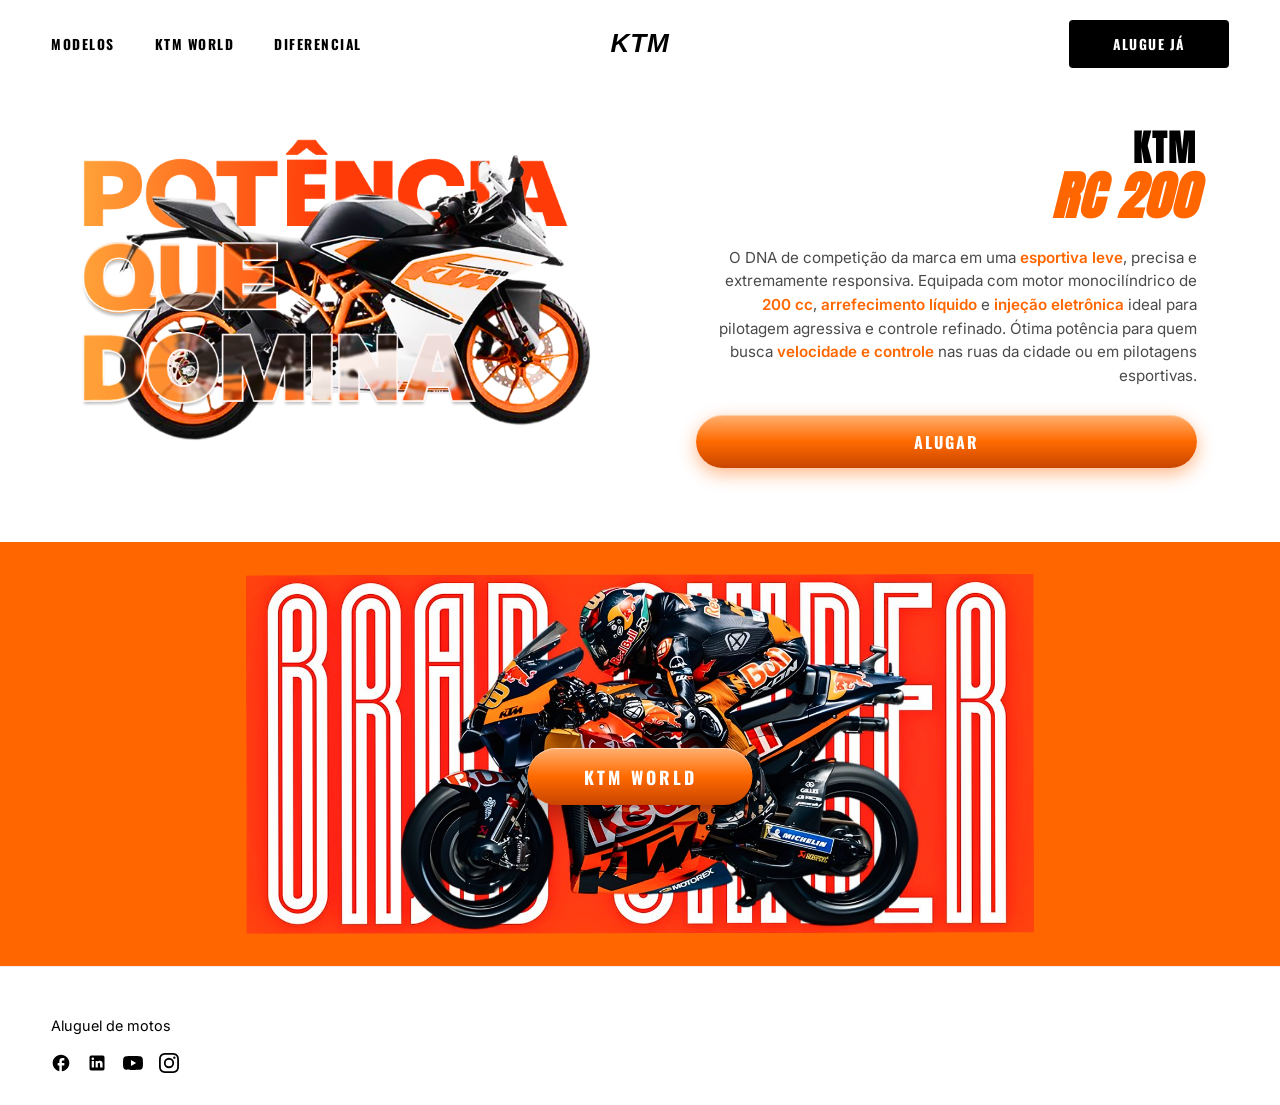
==== commit c0df19a2: "Fix banner" ====
--- a/front/index.html
+++ b/front/index.html
@@ -47,7 +47,7 @@
     </section>
 
     <section class="banner">
-        <div class="banner-bg-text"><span>BRAD BINDER</span></div>
+        <div class="banner-bg-text"></div>
         <img class="banner-rider" src="images/IMAGEM%20BANNER%20PILOTO.png" alt="Brad Binder em KTM">
         <a href="modelos.html" class="btn-banner">KTM WORLD</a>
     </section>
